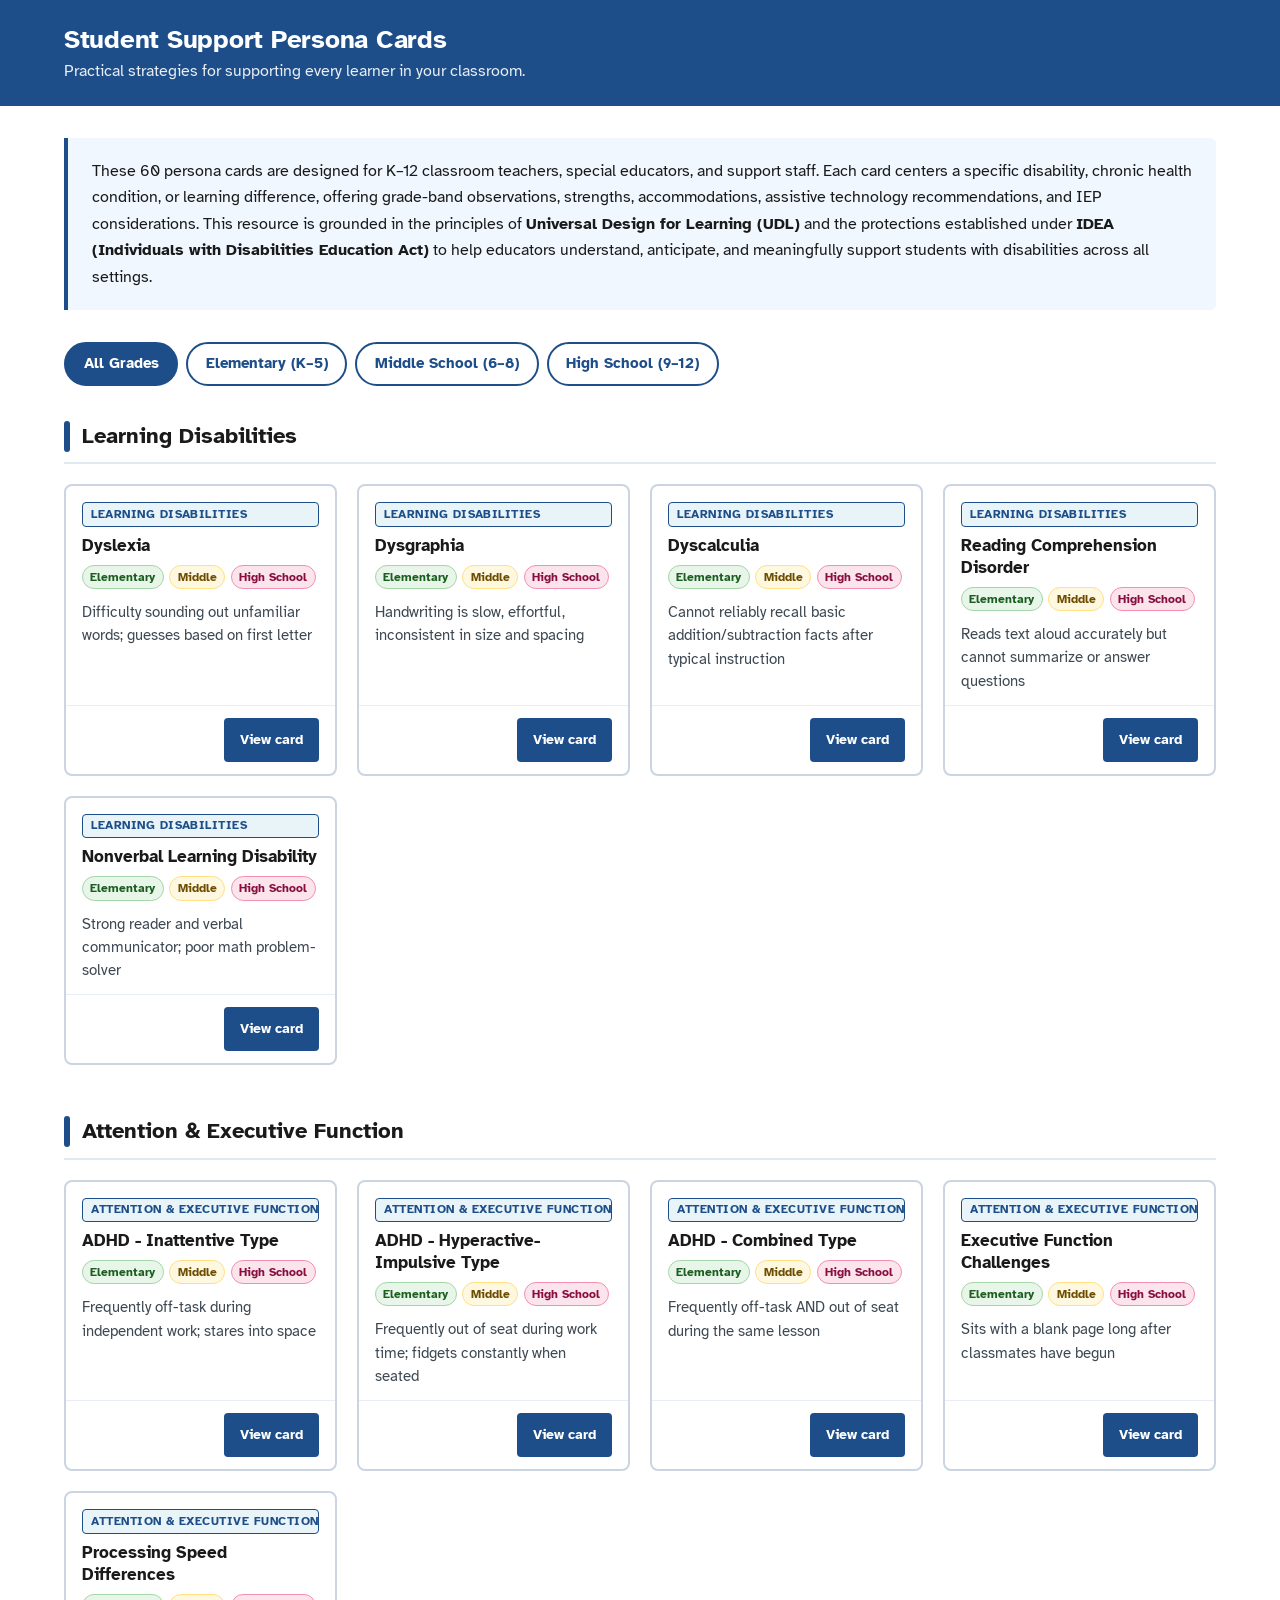
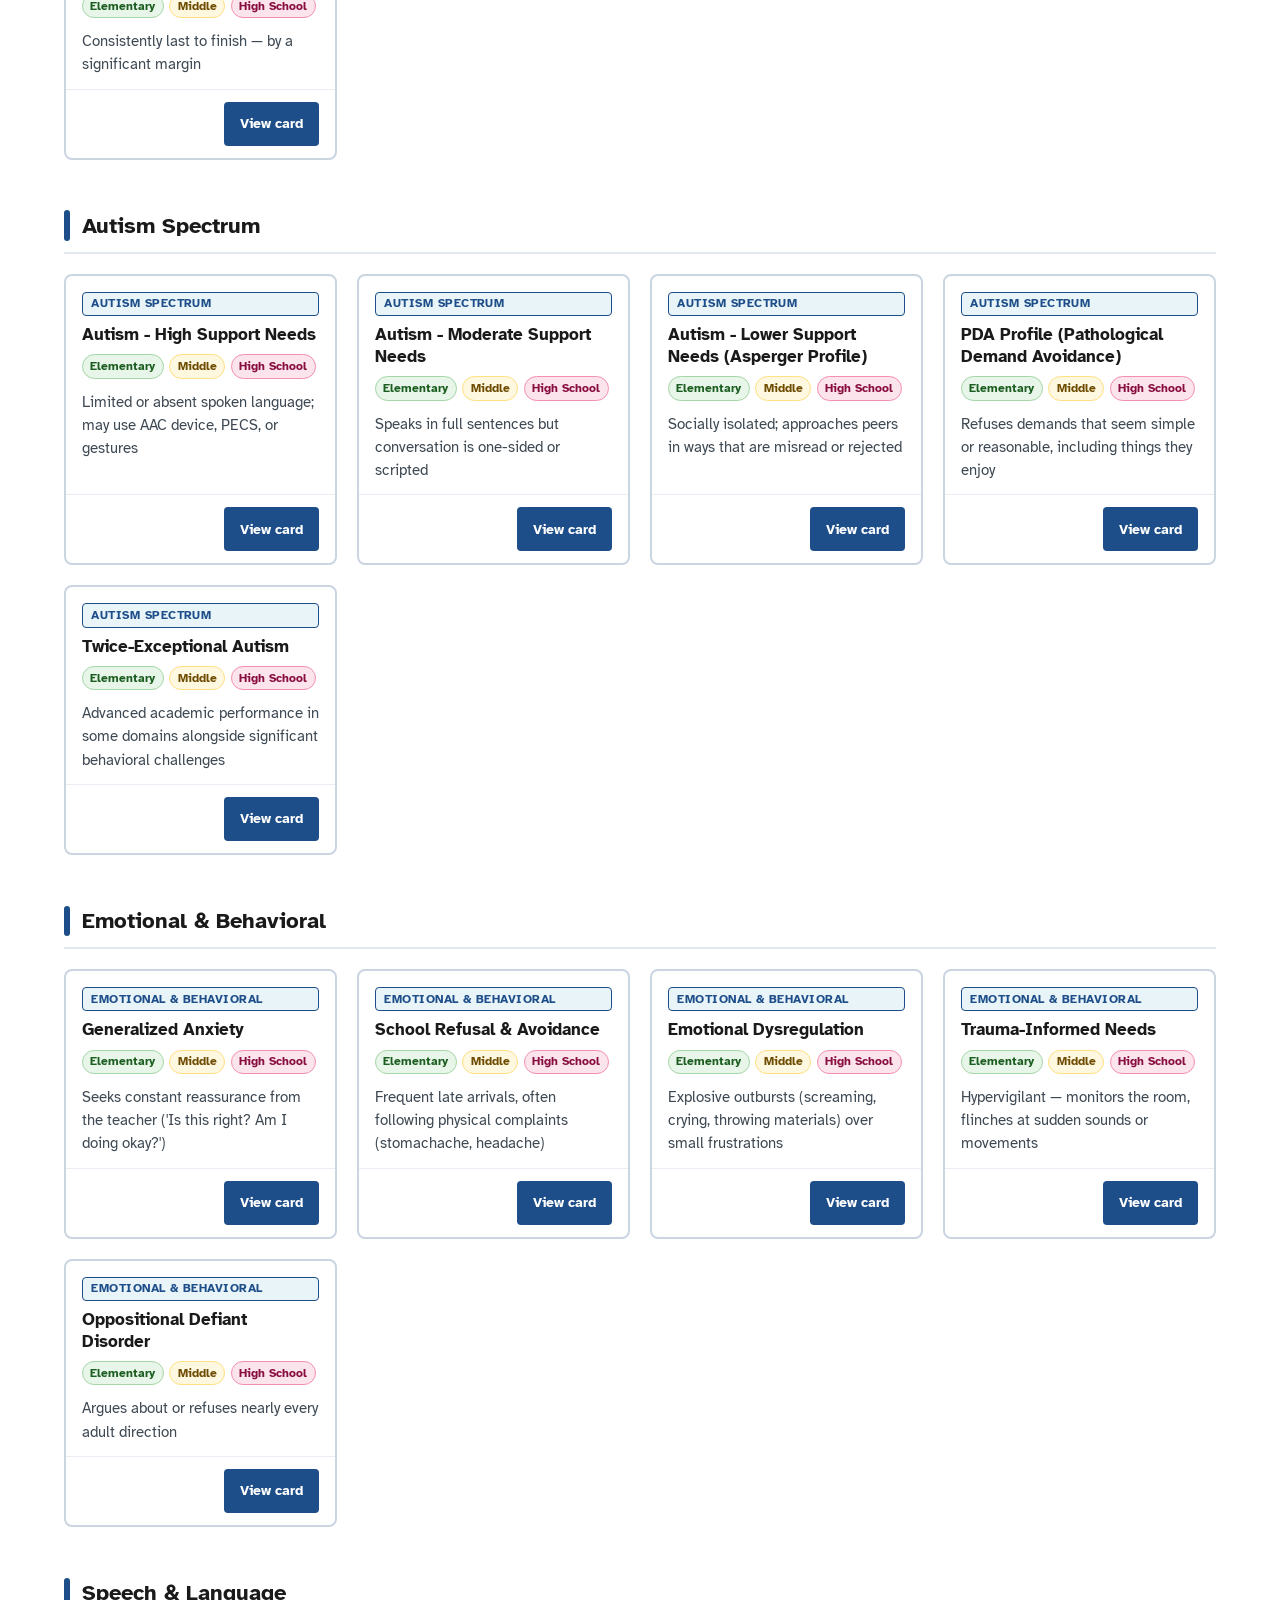
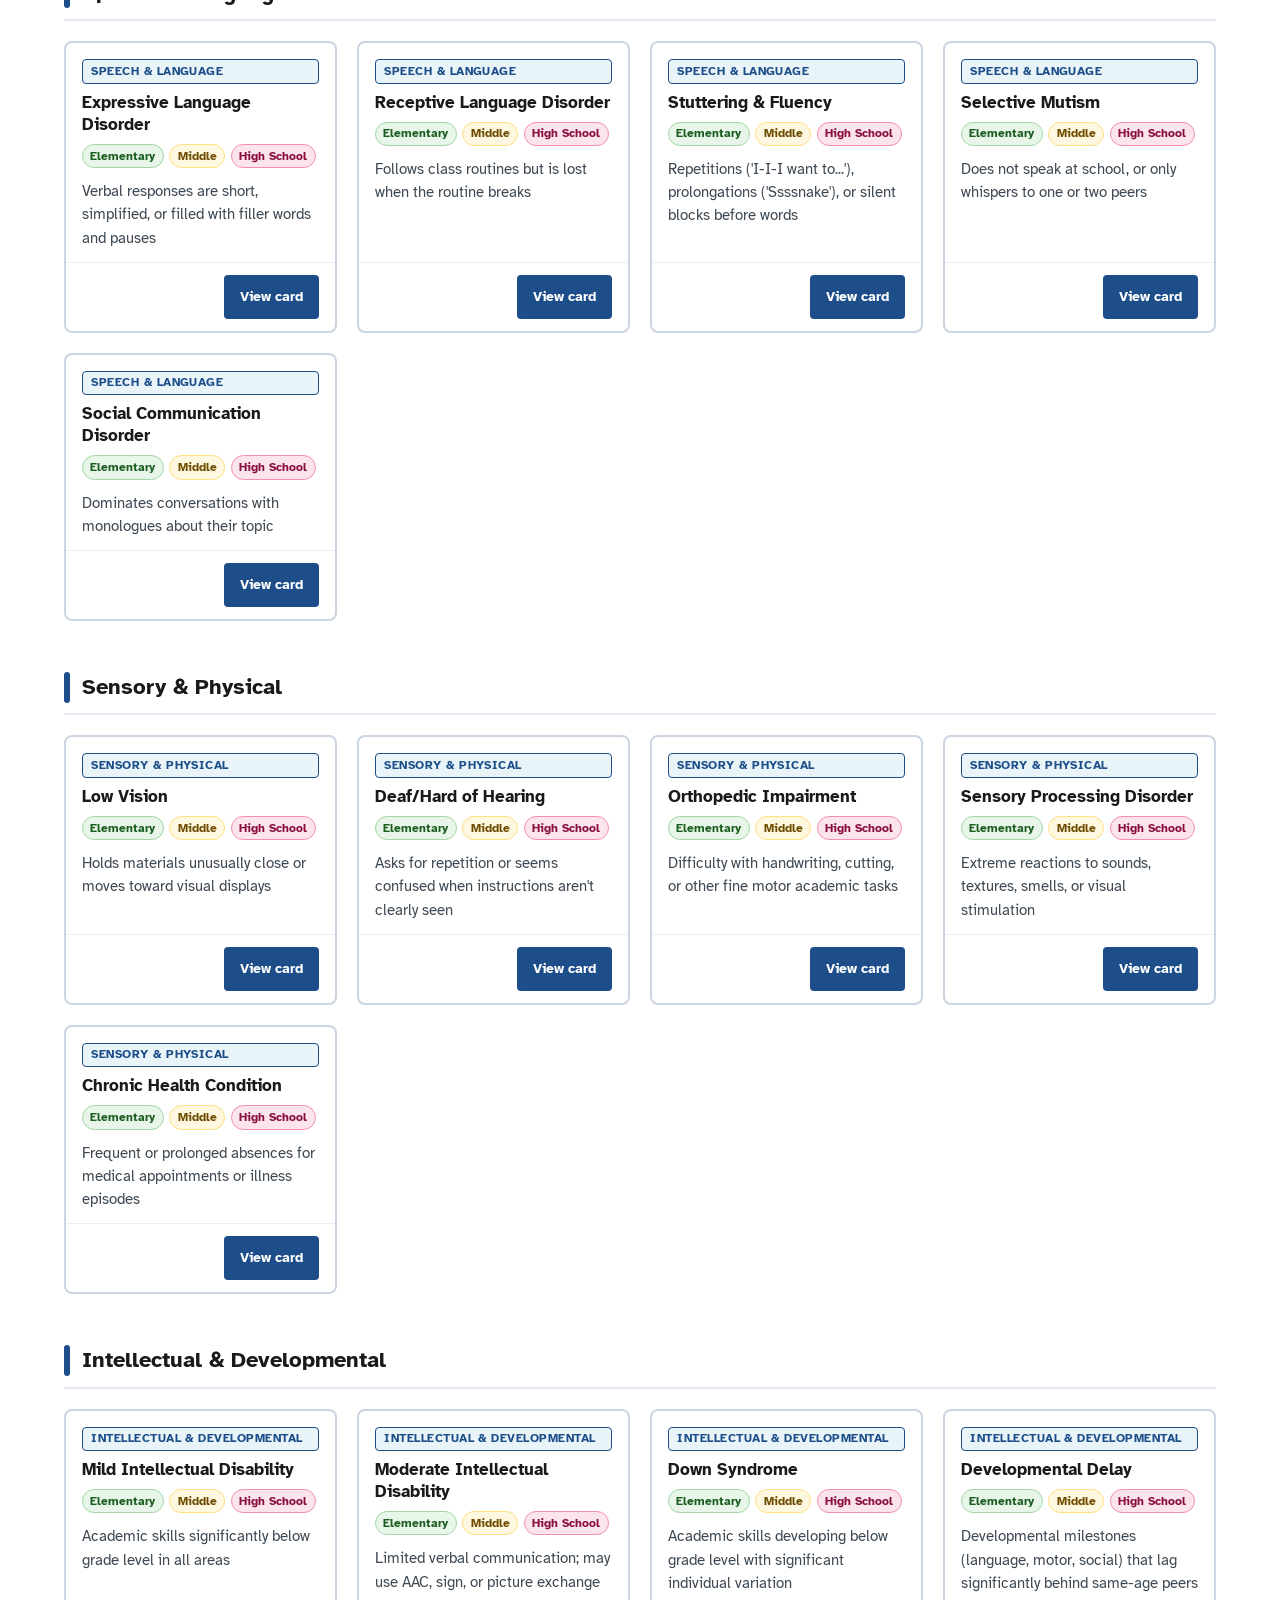
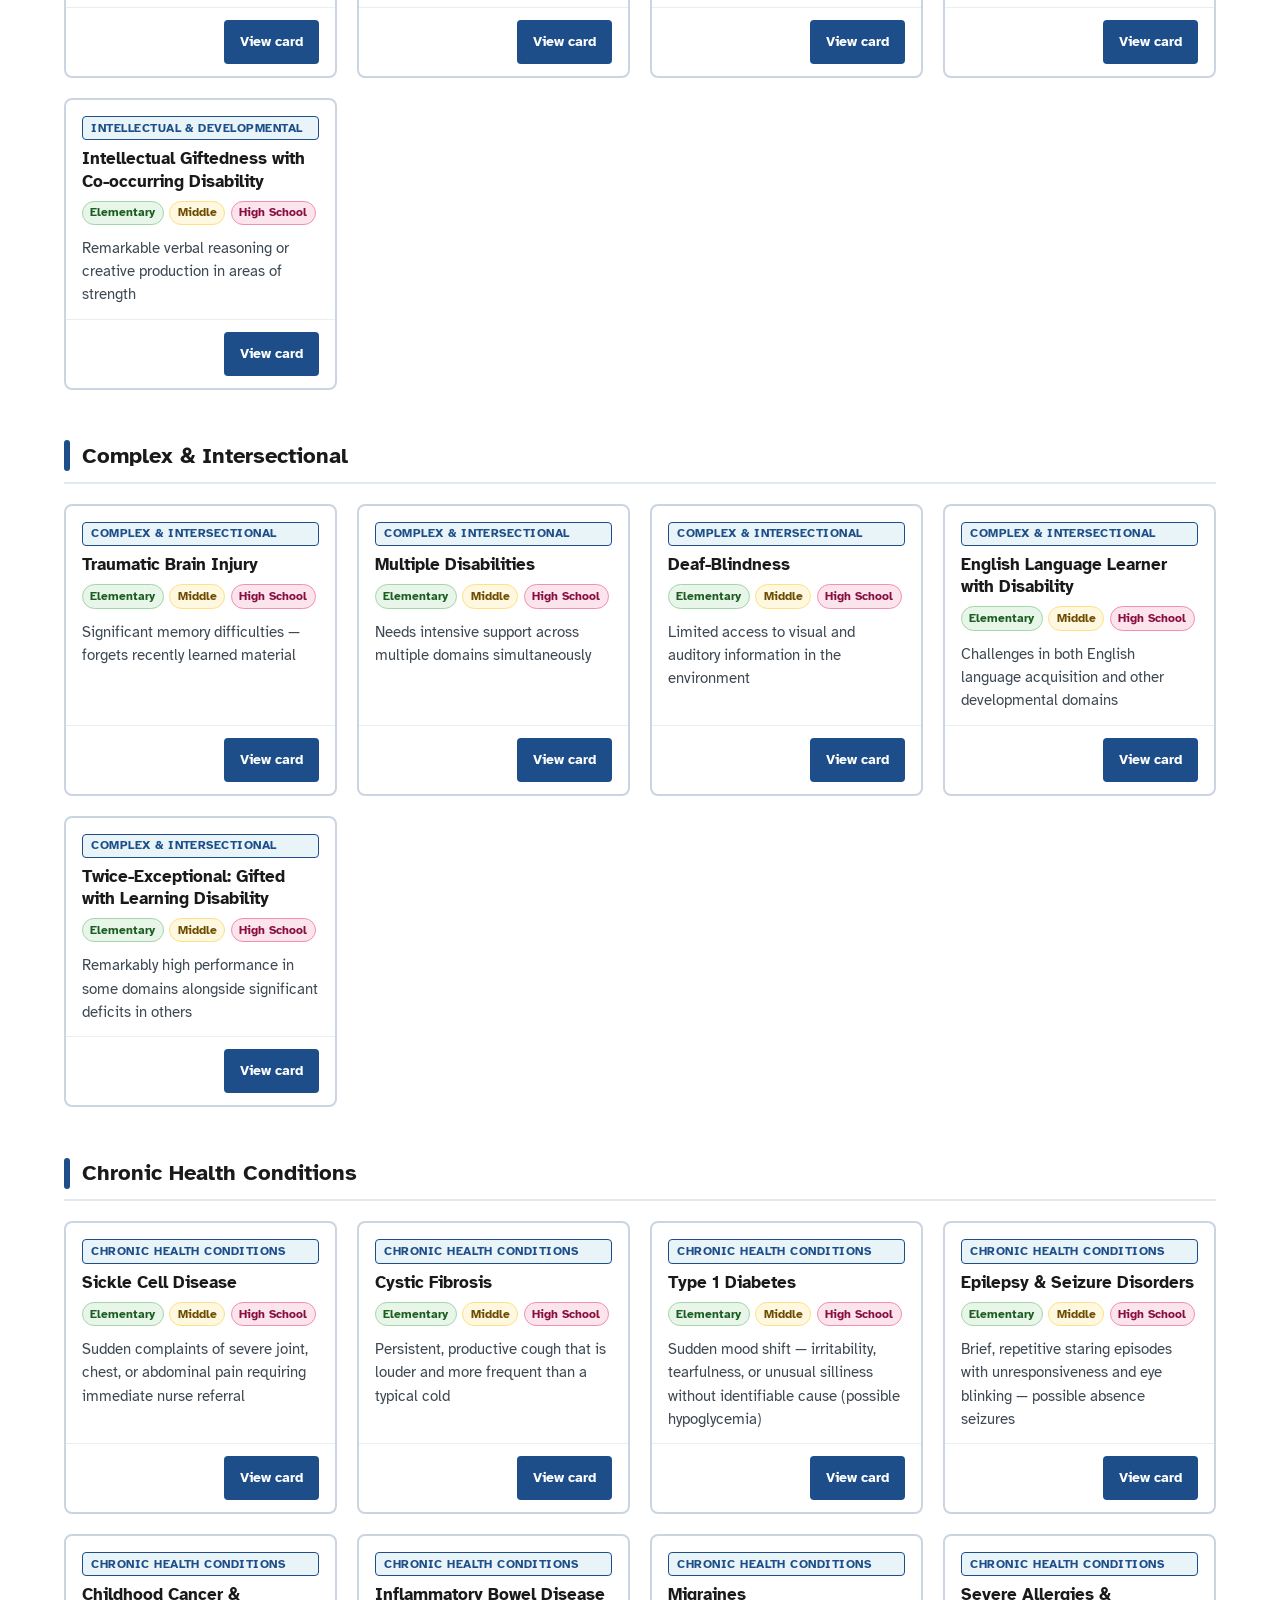
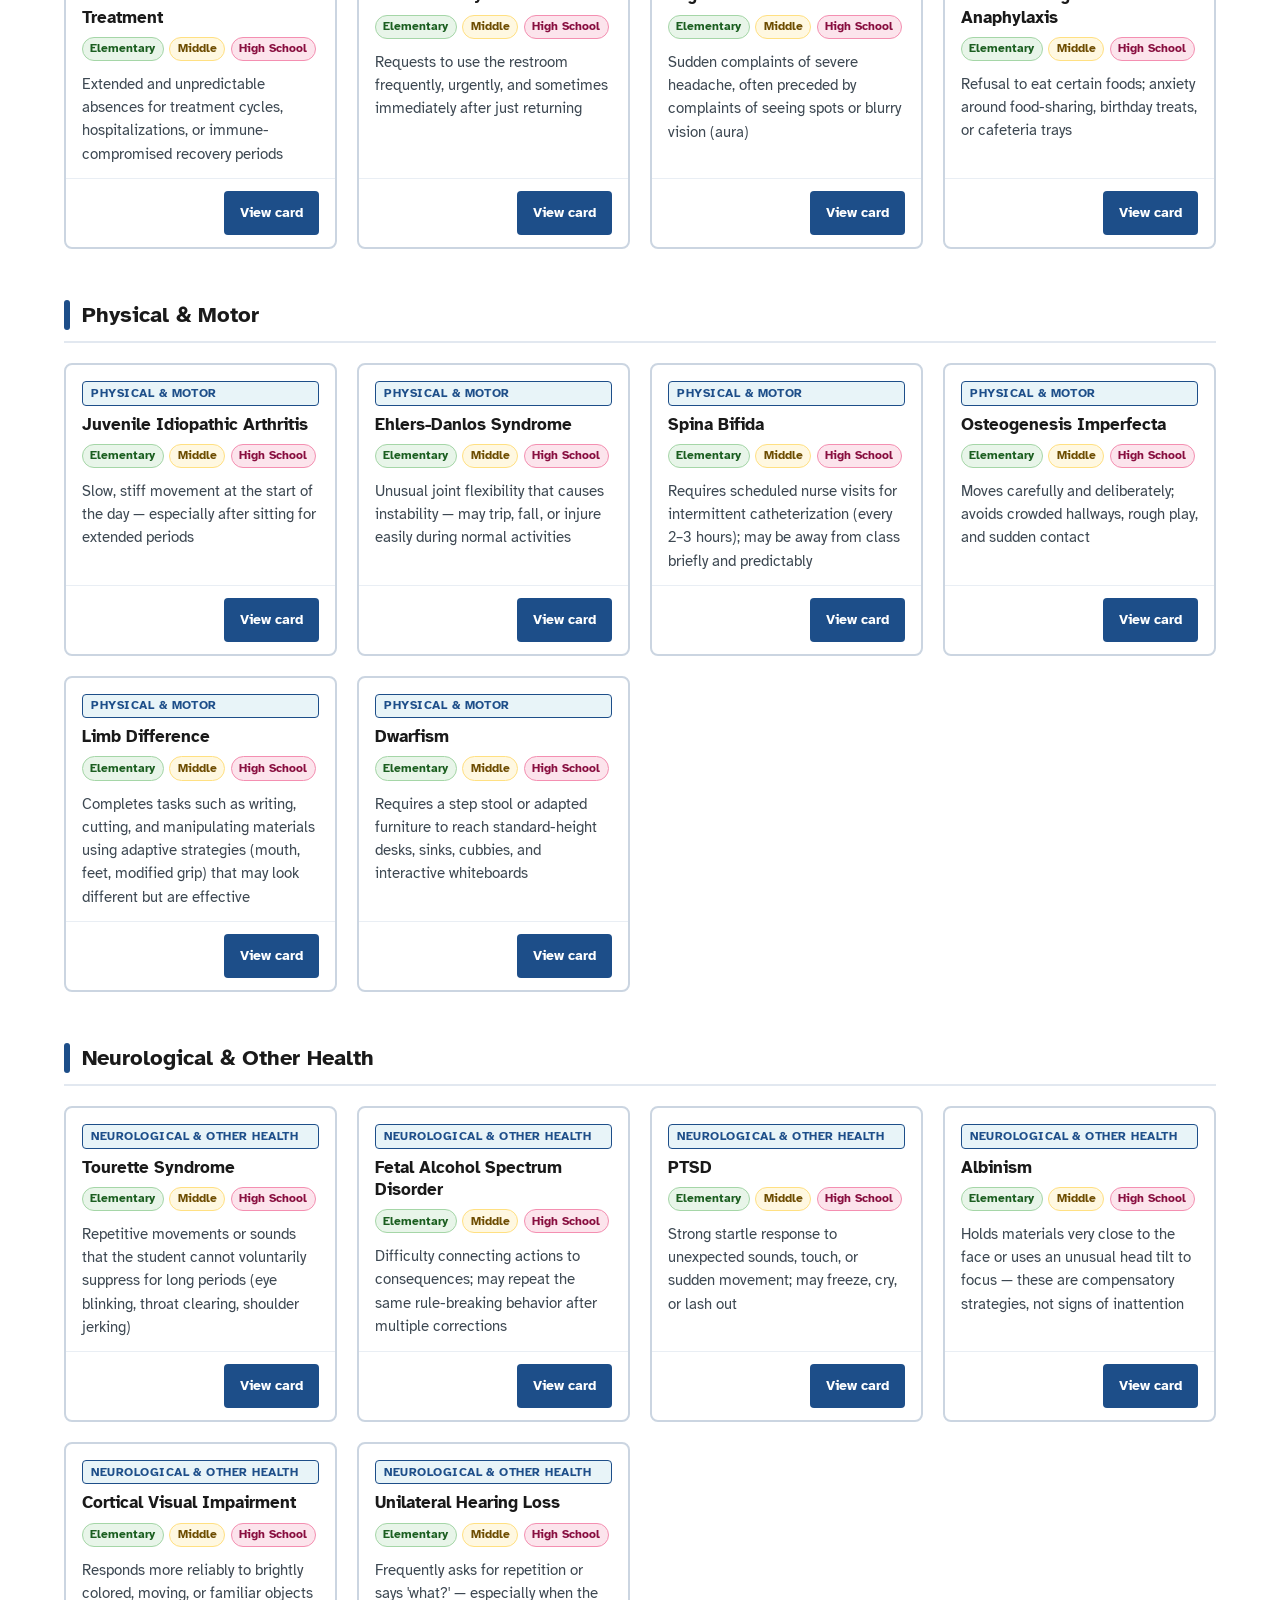
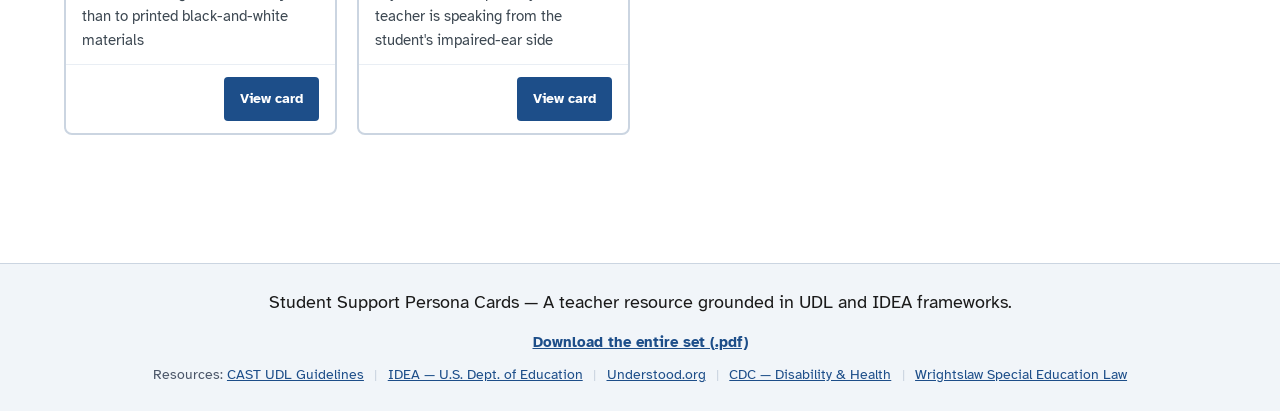
==== index.html @ ccb12354 "Initial upload the site can be viewed at https://fyvr.net/student-personas/index.html" ====
<!DOCTYPE html>
<html lang="en">
<head>
  <meta charset="UTF-8">
  <meta name="viewport" content="width=device-width, initial-scale=1.0">
  <title>Student Support Persona Cards</title>
  <meta name="description" content="60 K-12 teacher-facing persona cards covering disabilities, chronic health conditions, and learning differences. Grounded in UDL and IDEA frameworks to help educators support every student.">
  <link rel="preconnect" href="https://fonts.googleapis.com">
  <link rel="preconnect" href="https://fonts.gstatic.com" crossorigin>
  <link href="https://fonts.googleapis.com/css2?family=Atkinson+Hyperlegible:ital,wght@0,400;0,700;1,400;1,700&display=swap" rel="stylesheet">
  <link rel="stylesheet" href="css/style.css">
</head>
<body>

  <a class="skip-link" href="#main-content">Skip to main content</a>

  <header role="banner">
    <div class="header-inner">
      <h1 class="site-name">Student Support Persona Cards</h1>
      <p class="site-tagline">Practical strategies for supporting every learner in your classroom.</p>
    </div>
  </header>

  <main id="main-content">

    <section class="intro-section" aria-labelledby="intro-heading">
      <h2 id="intro-heading" class="visually-hidden">About This Resource</h2>
      <p>
        These 60 persona cards are designed for K&ndash;12 classroom teachers, special educators, and support staff. Each card centers a specific disability, chronic health condition, or learning difference, offering grade-band observations, strengths, accommodations, assistive technology recommendations, and IEP considerations. This resource is grounded in the principles of <strong>Universal Design for Learning (UDL)</strong> and the protections established under <strong>IDEA (Individuals with Disabilities Education Act)</strong> to help educators understand, anticipate, and meaningfully support students with disabilities across all settings.
      </p>
    </section>

    <section class="filter-section" aria-labelledby="filter-heading">
      <h2 id="filter-heading" class="visually-hidden">Filter by Grade Band</h2>
      <div class="filter-bar" role="group" aria-label="Filter cards by grade band">
        <button class="filter-btn" data-filter="all" aria-pressed="true">All Grades</button>
        <button class="filter-btn" data-filter="elementary" aria-pressed="false">Elementary (K&ndash;5)</button>
        <button class="filter-btn" data-filter="middle" aria-pressed="false">Middle School (6&ndash;8)</button>
        <button class="filter-btn" data-filter="high" aria-pressed="false">High School (9&ndash;12)</button>
      </div>
    </section>

    <section class="category-section" aria-labelledby="cat-learning-disabilities">
      <h2 id="cat-learning-disabilities" class="category-heading">Learning Disabilities</h2>
      <ul role="list" class="cards-grid">
        <li>
          <article class="card-preview" aria-labelledby="card-title-1" data-grades="elementary middle high">
            <header class="card-header">
              <span class="category-badge">Learning Disabilities</span>
              <h3 id="card-title-1" class="card-title">Dyslexia</h3>
              <div class="grade-pills">
                <span class="grade-pill grade-elementary">Elementary</span>
                <span class="grade-pill grade-middle">Middle</span>
                <span class="grade-pill grade-high">High School</span>
              </div>
            </header>
            <div class="card-body">
              <p class="observer-snippet">Difficulty sounding out unfamiliar words; guesses based on first letter</p>
            </div>
            <footer class="card-footer">
              <a href="dyslexia" class="view-card-link">View card<span class="visually-hidden"> for Dyslexia</span></a>
            </footer>
          </article>
        </li>
        <li>
          <article class="card-preview" aria-labelledby="card-title-2" data-grades="elementary middle high">
            <header class="card-header">
              <span class="category-badge">Learning Disabilities</span>
              <h3 id="card-title-2" class="card-title">Dysgraphia</h3>
              <div class="grade-pills">
                <span class="grade-pill grade-elementary">Elementary</span>
                <span class="grade-pill grade-middle">Middle</span>
                <span class="grade-pill grade-high">High School</span>
              </div>
            </header>
            <div class="card-body">
              <p class="observer-snippet">Handwriting is slow, effortful, inconsistent in size and spacing</p>
            </div>
            <footer class="card-footer">
              <a href="dysgraphia" class="view-card-link">View card<span class="visually-hidden"> for Dysgraphia</span></a>
            </footer>
          </article>
        </li>
        <li>
          <article class="card-preview" aria-labelledby="card-title-3" data-grades="elementary middle high">
            <header class="card-header">
              <span class="category-badge">Learning Disabilities</span>
              <h3 id="card-title-3" class="card-title">Dyscalculia</h3>
              <div class="grade-pills">
                <span class="grade-pill grade-elementary">Elementary</span>
                <span class="grade-pill grade-middle">Middle</span>
                <span class="grade-pill grade-high">High School</span>
              </div>
            </header>
            <div class="card-body">
              <p class="observer-snippet">Cannot reliably recall basic addition/subtraction facts after typical instruction</p>
            </div>
            <footer class="card-footer">
              <a href="dyscalculia" class="view-card-link">View card<span class="visually-hidden"> for Dyscalculia</span></a>
            </footer>
          </article>
        </li>
        <li>
          <article class="card-preview" aria-labelledby="card-title-4" data-grades="elementary middle high">
            <header class="card-header">
              <span class="category-badge">Learning Disabilities</span>
              <h3 id="card-title-4" class="card-title">Reading Comprehension Disorder</h3>
              <div class="grade-pills">
                <span class="grade-pill grade-elementary">Elementary</span>
                <span class="grade-pill grade-middle">Middle</span>
                <span class="grade-pill grade-high">High School</span>
              </div>
            </header>
            <div class="card-body">
              <p class="observer-snippet">Reads text aloud accurately but cannot summarize or answer questions</p>
            </div>
            <footer class="card-footer">
              <a href="reading-comprehension-disorder" class="view-card-link">View card<span class="visually-hidden"> for Reading Comprehension Disorder</span></a>
            </footer>
          </article>
        </li>
        <li>
          <article class="card-preview" aria-labelledby="card-title-5" data-grades="elementary middle high">
            <header class="card-header">
              <span class="category-badge">Learning Disabilities</span>
              <h3 id="card-title-5" class="card-title">Nonverbal Learning Disability</h3>
              <div class="grade-pills">
                <span class="grade-pill grade-elementary">Elementary</span>
                <span class="grade-pill grade-middle">Middle</span>
                <span class="grade-pill grade-high">High School</span>
              </div>
            </header>
            <div class="card-body">
              <p class="observer-snippet">Strong reader and verbal communicator; poor math problem-solver</p>
            </div>
            <footer class="card-footer">
              <a href="nonverbal-learning-disability" class="view-card-link">View card<span class="visually-hidden"> for Nonverbal Learning Disability</span></a>
            </footer>
          </article>
        </li>
      </ul>
    </section>

    <section class="category-section" aria-labelledby="cat-attention-executive-function">
      <h2 id="cat-attention-executive-function" class="category-heading">Attention &amp; Executive Function</h2>
      <ul role="list" class="cards-grid">
        <li>
          <article class="card-preview" aria-labelledby="card-title-6" data-grades="elementary middle high">
            <header class="card-header">
              <span class="category-badge">Attention &amp; Executive Function</span>
              <h3 id="card-title-6" class="card-title">ADHD - Inattentive Type</h3>
              <div class="grade-pills">
                <span class="grade-pill grade-elementary">Elementary</span>
                <span class="grade-pill grade-middle">Middle</span>
                <span class="grade-pill grade-high">High School</span>
              </div>
            </header>
            <div class="card-body">
              <p class="observer-snippet">Frequently off-task during independent work; stares into space</p>
            </div>
            <footer class="card-footer">
              <a href="adhd-inattentive-type" class="view-card-link">View card<span class="visually-hidden"> for ADHD - Inattentive Type</span></a>
            </footer>
          </article>
        </li>
        <li>
          <article class="card-preview" aria-labelledby="card-title-7" data-grades="elementary middle high">
            <header class="card-header">
              <span class="category-badge">Attention &amp; Executive Function</span>
              <h3 id="card-title-7" class="card-title">ADHD - Hyperactive-Impulsive Type</h3>
              <div class="grade-pills">
                <span class="grade-pill grade-elementary">Elementary</span>
                <span class="grade-pill grade-middle">Middle</span>
                <span class="grade-pill grade-high">High School</span>
              </div>
            </header>
            <div class="card-body">
              <p class="observer-snippet">Frequently out of seat during work time; fidgets constantly when seated</p>
            </div>
            <footer class="card-footer">
              <a href="adhd-hyperactive-impulsive-type" class="view-card-link">View card<span class="visually-hidden"> for ADHD - Hyperactive-Impulsive Type</span></a>
            </footer>
          </article>
        </li>
        <li>
          <article class="card-preview" aria-labelledby="card-title-8" data-grades="elementary middle high">
            <header class="card-header">
              <span class="category-badge">Attention &amp; Executive Function</span>
              <h3 id="card-title-8" class="card-title">ADHD - Combined Type</h3>
              <div class="grade-pills">
                <span class="grade-pill grade-elementary">Elementary</span>
                <span class="grade-pill grade-middle">Middle</span>
                <span class="grade-pill grade-high">High School</span>
              </div>
            </header>
            <div class="card-body">
              <p class="observer-snippet">Frequently off-task AND out of seat during the same lesson</p>
            </div>
            <footer class="card-footer">
              <a href="adhd-combined-type" class="view-card-link">View card<span class="visually-hidden"> for ADHD - Combined Type</span></a>
            </footer>
          </article>
        </li>
        <li>
          <article class="card-preview" aria-labelledby="card-title-9" data-grades="elementary middle high">
            <header class="card-header">
              <span class="category-badge">Attention &amp; Executive Function</span>
              <h3 id="card-title-9" class="card-title">Executive Function Challenges</h3>
              <div class="grade-pills">
                <span class="grade-pill grade-elementary">Elementary</span>
                <span class="grade-pill grade-middle">Middle</span>
                <span class="grade-pill grade-high">High School</span>
              </div>
            </header>
            <div class="card-body">
              <p class="observer-snippet">Sits with a blank page long after classmates have begun</p>
            </div>
            <footer class="card-footer">
              <a href="executive-function-challenges" class="view-card-link">View card<span class="visually-hidden"> for Executive Function Challenges</span></a>
            </footer>
          </article>
        </li>
        <li>
          <article class="card-preview" aria-labelledby="card-title-10" data-grades="elementary middle high">
            <header class="card-header">
              <span class="category-badge">Attention &amp; Executive Function</span>
              <h3 id="card-title-10" class="card-title">Processing Speed Differences</h3>
              <div class="grade-pills">
                <span class="grade-pill grade-elementary">Elementary</span>
                <span class="grade-pill grade-middle">Middle</span>
                <span class="grade-pill grade-high">High School</span>
              </div>
            </header>
            <div class="card-body">
              <p class="observer-snippet">Consistently last to finish — by a significant margin</p>
            </div>
            <footer class="card-footer">
              <a href="processing-speed-differences" class="view-card-link">View card<span class="visually-hidden"> for Processing Speed Differences</span></a>
            </footer>
          </article>
        </li>
      </ul>
    </section>

    <section class="category-section" aria-labelledby="cat-autism-spectrum">
      <h2 id="cat-autism-spectrum" class="category-heading">Autism Spectrum</h2>
      <ul role="list" class="cards-grid">
        <li>
          <article class="card-preview" aria-labelledby="card-title-11" data-grades="elementary middle high">
            <header class="card-header">
              <span class="category-badge">Autism Spectrum</span>
              <h3 id="card-title-11" class="card-title">Autism - High Support Needs</h3>
              <div class="grade-pills">
                <span class="grade-pill grade-elementary">Elementary</span>
                <span class="grade-pill grade-middle">Middle</span>
                <span class="grade-pill grade-high">High School</span>
              </div>
            </header>
            <div class="card-body">
              <p class="observer-snippet">Limited or absent spoken language; may use AAC device, PECS, or gestures</p>
            </div>
            <footer class="card-footer">
              <a href="autism-high-support-needs" class="view-card-link">View card<span class="visually-hidden"> for Autism - High Support Needs</span></a>
            </footer>
          </article>
        </li>
        <li>
          <article class="card-preview" aria-labelledby="card-title-12" data-grades="elementary middle high">
            <header class="card-header">
              <span class="category-badge">Autism Spectrum</span>
              <h3 id="card-title-12" class="card-title">Autism - Moderate Support Needs</h3>
              <div class="grade-pills">
                <span class="grade-pill grade-elementary">Elementary</span>
                <span class="grade-pill grade-middle">Middle</span>
                <span class="grade-pill grade-high">High School</span>
              </div>
            </header>
            <div class="card-body">
              <p class="observer-snippet">Speaks in full sentences but conversation is one-sided or scripted</p>
            </div>
            <footer class="card-footer">
              <a href="autism-moderate-support-needs" class="view-card-link">View card<span class="visually-hidden"> for Autism - Moderate Support Needs</span></a>
            </footer>
          </article>
        </li>
        <li>
          <article class="card-preview" aria-labelledby="card-title-13" data-grades="elementary middle high">
            <header class="card-header">
              <span class="category-badge">Autism Spectrum</span>
              <h3 id="card-title-13" class="card-title">Autism - Lower Support Needs (Asperger Profile)</h3>
              <div class="grade-pills">
                <span class="grade-pill grade-elementary">Elementary</span>
                <span class="grade-pill grade-middle">Middle</span>
                <span class="grade-pill grade-high">High School</span>
              </div>
            </header>
            <div class="card-body">
              <p class="observer-snippet">Socially isolated; approaches peers in ways that are misread or rejected</p>
            </div>
            <footer class="card-footer">
              <a href="autism-lower-support-needs-asperger-profile" class="view-card-link">View card<span class="visually-hidden"> for Autism - Lower Support Needs (Asperger Profile)</span></a>
            </footer>
          </article>
        </li>
        <li>
          <article class="card-preview" aria-labelledby="card-title-14" data-grades="elementary middle high">
            <header class="card-header">
              <span class="category-badge">Autism Spectrum</span>
              <h3 id="card-title-14" class="card-title">PDA Profile (Pathological Demand Avoidance)</h3>
              <div class="grade-pills">
                <span class="grade-pill grade-elementary">Elementary</span>
                <span class="grade-pill grade-middle">Middle</span>
                <span class="grade-pill grade-high">High School</span>
              </div>
            </header>
            <div class="card-body">
              <p class="observer-snippet">Refuses demands that seem simple or reasonable, including things they enjoy</p>
            </div>
            <footer class="card-footer">
              <a href="pda-profile-pathological-demand-avoidance" class="view-card-link">View card<span class="visually-hidden"> for PDA Profile (Pathological Demand Avoidance)</span></a>
            </footer>
          </article>
        </li>
        <li>
          <article class="card-preview" aria-labelledby="card-title-15" data-grades="elementary middle high">
            <header class="card-header">
              <span class="category-badge">Autism Spectrum</span>
              <h3 id="card-title-15" class="card-title">Twice-Exceptional Autism</h3>
              <div class="grade-pills">
                <span class="grade-pill grade-elementary">Elementary</span>
                <span class="grade-pill grade-middle">Middle</span>
                <span class="grade-pill grade-high">High School</span>
              </div>
            </header>
            <div class="card-body">
              <p class="observer-snippet">Advanced academic performance in some domains alongside significant behavioral challenges</p>
            </div>
            <footer class="card-footer">
              <a href="twice-exceptional-autism" class="view-card-link">View card<span class="visually-hidden"> for Twice-Exceptional Autism</span></a>
            </footer>
          </article>
        </li>
      </ul>
    </section>

    <section class="category-section" aria-labelledby="cat-emotional-behavioral">
      <h2 id="cat-emotional-behavioral" class="category-heading">Emotional &amp; Behavioral</h2>
      <ul role="list" class="cards-grid">
        <li>
          <article class="card-preview" aria-labelledby="card-title-16" data-grades="elementary middle high">
            <header class="card-header">
              <span class="category-badge">Emotional &amp; Behavioral</span>
              <h3 id="card-title-16" class="card-title">Generalized Anxiety</h3>
              <div class="grade-pills">
                <span class="grade-pill grade-elementary">Elementary</span>
                <span class="grade-pill grade-middle">Middle</span>
                <span class="grade-pill grade-high">High School</span>
              </div>
            </header>
            <div class="card-body">
              <p class="observer-snippet">Seeks constant reassurance from the teacher (&#x27;Is this right? Am I doing okay?&#x27;)</p>
            </div>
            <footer class="card-footer">
              <a href="generalized-anxiety" class="view-card-link">View card<span class="visually-hidden"> for Generalized Anxiety</span></a>
            </footer>
          </article>
        </li>
        <li>
          <article class="card-preview" aria-labelledby="card-title-17" data-grades="elementary middle high">
            <header class="card-header">
              <span class="category-badge">Emotional &amp; Behavioral</span>
              <h3 id="card-title-17" class="card-title">School Refusal &amp; Avoidance</h3>
              <div class="grade-pills">
                <span class="grade-pill grade-elementary">Elementary</span>
                <span class="grade-pill grade-middle">Middle</span>
                <span class="grade-pill grade-high">High School</span>
              </div>
            </header>
            <div class="card-body">
              <p class="observer-snippet">Frequent late arrivals, often following physical complaints (stomachache, headache)</p>
            </div>
            <footer class="card-footer">
              <a href="school-refusal-and-avoidance" class="view-card-link">View card<span class="visually-hidden"> for School Refusal &amp; Avoidance</span></a>
            </footer>
          </article>
        </li>
        <li>
          <article class="card-preview" aria-labelledby="card-title-18" data-grades="elementary middle high">
            <header class="card-header">
              <span class="category-badge">Emotional &amp; Behavioral</span>
              <h3 id="card-title-18" class="card-title">Emotional Dysregulation</h3>
              <div class="grade-pills">
                <span class="grade-pill grade-elementary">Elementary</span>
                <span class="grade-pill grade-middle">Middle</span>
                <span class="grade-pill grade-high">High School</span>
              </div>
            </header>
            <div class="card-body">
              <p class="observer-snippet">Explosive outbursts (screaming, crying, throwing materials) over small frustrations</p>
            </div>
            <footer class="card-footer">
              <a href="emotional-dysregulation" class="view-card-link">View card<span class="visually-hidden"> for Emotional Dysregulation</span></a>
            </footer>
          </article>
        </li>
        <li>
          <article class="card-preview" aria-labelledby="card-title-19" data-grades="elementary middle high">
            <header class="card-header">
              <span class="category-badge">Emotional &amp; Behavioral</span>
              <h3 id="card-title-19" class="card-title">Trauma-Informed Needs</h3>
              <div class="grade-pills">
                <span class="grade-pill grade-elementary">Elementary</span>
                <span class="grade-pill grade-middle">Middle</span>
                <span class="grade-pill grade-high">High School</span>
              </div>
            </header>
            <div class="card-body">
              <p class="observer-snippet">Hypervigilant — monitors the room, flinches at sudden sounds or movements</p>
            </div>
            <footer class="card-footer">
              <a href="trauma-informed-needs" class="view-card-link">View card<span class="visually-hidden"> for Trauma-Informed Needs</span></a>
            </footer>
          </article>
        </li>
        <li>
          <article class="card-preview" aria-labelledby="card-title-20" data-grades="elementary middle high">
            <header class="card-header">
              <span class="category-badge">Emotional &amp; Behavioral</span>
              <h3 id="card-title-20" class="card-title">Oppositional Defiant Disorder</h3>
              <div class="grade-pills">
                <span class="grade-pill grade-elementary">Elementary</span>
                <span class="grade-pill grade-middle">Middle</span>
                <span class="grade-pill grade-high">High School</span>
              </div>
            </header>
            <div class="card-body">
              <p class="observer-snippet">Argues about or refuses nearly every adult direction</p>
            </div>
            <footer class="card-footer">
              <a href="oppositional-defiant-disorder" class="view-card-link">View card<span class="visually-hidden"> for Oppositional Defiant Disorder</span></a>
            </footer>
          </article>
        </li>
      </ul>
    </section>

    <section class="category-section" aria-labelledby="cat-speech-language">
      <h2 id="cat-speech-language" class="category-heading">Speech &amp; Language</h2>
      <ul role="list" class="cards-grid">
        <li>
          <article class="card-preview" aria-labelledby="card-title-21" data-grades="elementary middle high">
            <header class="card-header">
              <span class="category-badge">Speech &amp; Language</span>
              <h3 id="card-title-21" class="card-title">Expressive Language Disorder</h3>
              <div class="grade-pills">
                <span class="grade-pill grade-elementary">Elementary</span>
                <span class="grade-pill grade-middle">Middle</span>
                <span class="grade-pill grade-high">High School</span>
              </div>
            </header>
            <div class="card-body">
              <p class="observer-snippet">Verbal responses are short, simplified, or filled with filler words and pauses</p>
            </div>
            <footer class="card-footer">
              <a href="expressive-language-disorder" class="view-card-link">View card<span class="visually-hidden"> for Expressive Language Disorder</span></a>
            </footer>
          </article>
        </li>
        <li>
          <article class="card-preview" aria-labelledby="card-title-22" data-grades="elementary middle high">
            <header class="card-header">
              <span class="category-badge">Speech &amp; Language</span>
              <h3 id="card-title-22" class="card-title">Receptive Language Disorder</h3>
              <div class="grade-pills">
                <span class="grade-pill grade-elementary">Elementary</span>
                <span class="grade-pill grade-middle">Middle</span>
                <span class="grade-pill grade-high">High School</span>
              </div>
            </header>
            <div class="card-body">
              <p class="observer-snippet">Follows class routines but is lost when the routine breaks</p>
            </div>
            <footer class="card-footer">
              <a href="receptive-language-disorder" class="view-card-link">View card<span class="visually-hidden"> for Receptive Language Disorder</span></a>
            </footer>
          </article>
        </li>
        <li>
          <article class="card-preview" aria-labelledby="card-title-23" data-grades="elementary middle high">
            <header class="card-header">
              <span class="category-badge">Speech &amp; Language</span>
              <h3 id="card-title-23" class="card-title">Stuttering &amp; Fluency</h3>
              <div class="grade-pills">
                <span class="grade-pill grade-elementary">Elementary</span>
                <span class="grade-pill grade-middle">Middle</span>
                <span class="grade-pill grade-high">High School</span>
              </div>
            </header>
            <div class="card-body">
              <p class="observer-snippet">Repetitions (&#x27;I-I-I want to...&#x27;), prolongations (&#x27;Ssssnake&#x27;), or silent blocks before words</p>
            </div>
            <footer class="card-footer">
              <a href="stuttering-and-fluency" class="view-card-link">View card<span class="visually-hidden"> for Stuttering &amp; Fluency</span></a>
            </footer>
          </article>
        </li>
        <li>
          <article class="card-preview" aria-labelledby="card-title-24" data-grades="elementary middle high">
            <header class="card-header">
              <span class="category-badge">Speech &amp; Language</span>
              <h3 id="card-title-24" class="card-title">Selective Mutism</h3>
              <div class="grade-pills">
                <span class="grade-pill grade-elementary">Elementary</span>
                <span class="grade-pill grade-middle">Middle</span>
                <span class="grade-pill grade-high">High School</span>
              </div>
            </header>
            <div class="card-body">
              <p class="observer-snippet">Does not speak at school, or only whispers to one or two peers</p>
            </div>
            <footer class="card-footer">
              <a href="selective-mutism" class="view-card-link">View card<span class="visually-hidden"> for Selective Mutism</span></a>
            </footer>
          </article>
        </li>
        <li>
          <article class="card-preview" aria-labelledby="card-title-25" data-grades="elementary middle high">
            <header class="card-header">
              <span class="category-badge">Speech &amp; Language</span>
              <h3 id="card-title-25" class="card-title">Social Communication Disorder</h3>
              <div class="grade-pills">
                <span class="grade-pill grade-elementary">Elementary</span>
                <span class="grade-pill grade-middle">Middle</span>
                <span class="grade-pill grade-high">High School</span>
              </div>
            </header>
            <div class="card-body">
              <p class="observer-snippet">Dominates conversations with monologues about their topic</p>
            </div>
            <footer class="card-footer">
              <a href="social-communication-disorder" class="view-card-link">View card<span class="visually-hidden"> for Social Communication Disorder</span></a>
            </footer>
          </article>
        </li>
      </ul>
    </section>

    <section class="category-section" aria-labelledby="cat-sensory-physical">
      <h2 id="cat-sensory-physical" class="category-heading">Sensory &amp; Physical</h2>
      <ul role="list" class="cards-grid">
        <li>
          <article class="card-preview" aria-labelledby="card-title-26" data-grades="elementary middle high">
            <header class="card-header">
              <span class="category-badge">Sensory &amp; Physical</span>
              <h3 id="card-title-26" class="card-title">Low Vision</h3>
              <div class="grade-pills">
                <span class="grade-pill grade-elementary">Elementary</span>
                <span class="grade-pill grade-middle">Middle</span>
                <span class="grade-pill grade-high">High School</span>
              </div>
            </header>
            <div class="card-body">
              <p class="observer-snippet">Holds materials unusually close or moves toward visual displays</p>
            </div>
            <footer class="card-footer">
              <a href="low-vision" class="view-card-link">View card<span class="visually-hidden"> for Low Vision</span></a>
            </footer>
          </article>
        </li>
        <li>
          <article class="card-preview" aria-labelledby="card-title-27" data-grades="elementary middle high">
            <header class="card-header">
              <span class="category-badge">Sensory &amp; Physical</span>
              <h3 id="card-title-27" class="card-title">Deaf/Hard of Hearing</h3>
              <div class="grade-pills">
                <span class="grade-pill grade-elementary">Elementary</span>
                <span class="grade-pill grade-middle">Middle</span>
                <span class="grade-pill grade-high">High School</span>
              </div>
            </header>
            <div class="card-body">
              <p class="observer-snippet">Asks for repetition or seems confused when instructions aren&#x27;t clearly seen</p>
            </div>
            <footer class="card-footer">
              <a href="deaf-hard-of-hearing" class="view-card-link">View card<span class="visually-hidden"> for Deaf/Hard of Hearing</span></a>
            </footer>
          </article>
        </li>
        <li>
          <article class="card-preview" aria-labelledby="card-title-28" data-grades="elementary middle high">
            <header class="card-header">
              <span class="category-badge">Sensory &amp; Physical</span>
              <h3 id="card-title-28" class="card-title">Orthopedic Impairment</h3>
              <div class="grade-pills">
                <span class="grade-pill grade-elementary">Elementary</span>
                <span class="grade-pill grade-middle">Middle</span>
                <span class="grade-pill grade-high">High School</span>
              </div>
            </header>
            <div class="card-body">
              <p class="observer-snippet">Difficulty with handwriting, cutting, or other fine motor academic tasks</p>
            </div>
            <footer class="card-footer">
              <a href="orthopedic-impairment" class="view-card-link">View card<span class="visually-hidden"> for Orthopedic Impairment</span></a>
            </footer>
          </article>
        </li>
        <li>
          <article class="card-preview" aria-labelledby="card-title-29" data-grades="elementary middle high">
            <header class="card-header">
              <span class="category-badge">Sensory &amp; Physical</span>
              <h3 id="card-title-29" class="card-title">Sensory Processing Disorder</h3>
              <div class="grade-pills">
                <span class="grade-pill grade-elementary">Elementary</span>
                <span class="grade-pill grade-middle">Middle</span>
                <span class="grade-pill grade-high">High School</span>
              </div>
            </header>
            <div class="card-body">
              <p class="observer-snippet">Extreme reactions to sounds, textures, smells, or visual stimulation</p>
            </div>
            <footer class="card-footer">
              <a href="sensory-processing-disorder" class="view-card-link">View card<span class="visually-hidden"> for Sensory Processing Disorder</span></a>
            </footer>
          </article>
        </li>
        <li>
          <article class="card-preview" aria-labelledby="card-title-30" data-grades="elementary middle high">
            <header class="card-header">
              <span class="category-badge">Sensory &amp; Physical</span>
              <h3 id="card-title-30" class="card-title">Chronic Health Condition</h3>
              <div class="grade-pills">
                <span class="grade-pill grade-elementary">Elementary</span>
                <span class="grade-pill grade-middle">Middle</span>
                <span class="grade-pill grade-high">High School</span>
              </div>
            </header>
            <div class="card-body">
              <p class="observer-snippet">Frequent or prolonged absences for medical appointments or illness episodes</p>
            </div>
            <footer class="card-footer">
              <a href="chronic-health-condition" class="view-card-link">View card<span class="visually-hidden"> for Chronic Health Condition</span></a>
            </footer>
          </article>
        </li>
      </ul>
    </section>

    <section class="category-section" aria-labelledby="cat-intellectual-developmental">
      <h2 id="cat-intellectual-developmental" class="category-heading">Intellectual &amp; Developmental</h2>
      <ul role="list" class="cards-grid">
        <li>
          <article class="card-preview" aria-labelledby="card-title-31" data-grades="elementary middle high">
            <header class="card-header">
              <span class="category-badge">Intellectual &amp; Developmental</span>
              <h3 id="card-title-31" class="card-title">Mild Intellectual Disability</h3>
              <div class="grade-pills">
                <span class="grade-pill grade-elementary">Elementary</span>
                <span class="grade-pill grade-middle">Middle</span>
                <span class="grade-pill grade-high">High School</span>
              </div>
            </header>
            <div class="card-body">
              <p class="observer-snippet">Academic skills significantly below grade level in all areas</p>
            </div>
            <footer class="card-footer">
              <a href="mild-intellectual-disability" class="view-card-link">View card<span class="visually-hidden"> for Mild Intellectual Disability</span></a>
            </footer>
          </article>
        </li>
        <li>
          <article class="card-preview" aria-labelledby="card-title-32" data-grades="elementary middle high">
            <header class="card-header">
              <span class="category-badge">Intellectual &amp; Developmental</span>
              <h3 id="card-title-32" class="card-title">Moderate Intellectual Disability</h3>
              <div class="grade-pills">
                <span class="grade-pill grade-elementary">Elementary</span>
                <span class="grade-pill grade-middle">Middle</span>
                <span class="grade-pill grade-high">High School</span>
              </div>
            </header>
            <div class="card-body">
              <p class="observer-snippet">Limited verbal communication; may use AAC, sign, or picture exchange</p>
            </div>
            <footer class="card-footer">
              <a href="moderate-intellectual-disability" class="view-card-link">View card<span class="visually-hidden"> for Moderate Intellectual Disability</span></a>
            </footer>
          </article>
        </li>
        <li>
          <article class="card-preview" aria-labelledby="card-title-33" data-grades="elementary middle high">
            <header class="card-header">
              <span class="category-badge">Intellectual &amp; Developmental</span>
              <h3 id="card-title-33" class="card-title">Down Syndrome</h3>
              <div class="grade-pills">
                <span class="grade-pill grade-elementary">Elementary</span>
                <span class="grade-pill grade-middle">Middle</span>
                <span class="grade-pill grade-high">High School</span>
              </div>
            </header>
            <div class="card-body">
              <p class="observer-snippet">Academic skills developing below grade level with significant individual variation</p>
            </div>
            <footer class="card-footer">
              <a href="down-syndrome" class="view-card-link">View card<span class="visually-hidden"> for Down Syndrome</span></a>
            </footer>
          </article>
        </li>
        <li>
          <article class="card-preview" aria-labelledby="card-title-34" data-grades="elementary middle high">
            <header class="card-header">
              <span class="category-badge">Intellectual &amp; Developmental</span>
              <h3 id="card-title-34" class="card-title">Developmental Delay</h3>
              <div class="grade-pills">
                <span class="grade-pill grade-elementary">Elementary</span>
                <span class="grade-pill grade-middle">Middle</span>
                <span class="grade-pill grade-high">High School</span>
              </div>
            </header>
            <div class="card-body">
              <p class="observer-snippet">Developmental milestones (language, motor, social) that lag significantly behind same-age peers</p>
            </div>
            <footer class="card-footer">
              <a href="developmental-delay" class="view-card-link">View card<span class="visually-hidden"> for Developmental Delay</span></a>
            </footer>
          </article>
        </li>
        <li>
          <article class="card-preview" aria-labelledby="card-title-35" data-grades="elementary middle high">
            <header class="card-header">
              <span class="category-badge">Intellectual &amp; Developmental</span>
              <h3 id="card-title-35" class="card-title">Intellectual Giftedness with Co-occurring Disability</h3>
              <div class="grade-pills">
                <span class="grade-pill grade-elementary">Elementary</span>
                <span class="grade-pill grade-middle">Middle</span>
                <span class="grade-pill grade-high">High School</span>
              </div>
            </header>
            <div class="card-body">
              <p class="observer-snippet">Remarkable verbal reasoning or creative production in areas of strength</p>
            </div>
            <footer class="card-footer">
              <a href="intellectual-giftedness-with-co-occurring-disability" class="view-card-link">View card<span class="visually-hidden"> for Intellectual Giftedness with Co-occurring Disability</span></a>
            </footer>
          </article>
        </li>
      </ul>
    </section>

    <section class="category-section" aria-labelledby="cat-complex-intersectional">
      <h2 id="cat-complex-intersectional" class="category-heading">Complex &amp; Intersectional</h2>
      <ul role="list" class="cards-grid">
        <li>
          <article class="card-preview" aria-labelledby="card-title-36" data-grades="elementary middle high">
            <header class="card-header">
              <span class="category-badge">Complex &amp; Intersectional</span>
              <h3 id="card-title-36" class="card-title">Traumatic Brain Injury</h3>
              <div class="grade-pills">
                <span class="grade-pill grade-elementary">Elementary</span>
                <span class="grade-pill grade-middle">Middle</span>
                <span class="grade-pill grade-high">High School</span>
              </div>
            </header>
            <div class="card-body">
              <p class="observer-snippet">Significant memory difficulties — forgets recently learned material</p>
            </div>
            <footer class="card-footer">
              <a href="traumatic-brain-injury" class="view-card-link">View card<span class="visually-hidden"> for Traumatic Brain Injury</span></a>
            </footer>
          </article>
        </li>
        <li>
          <article class="card-preview" aria-labelledby="card-title-37" data-grades="elementary middle high">
            <header class="card-header">
              <span class="category-badge">Complex &amp; Intersectional</span>
              <h3 id="card-title-37" class="card-title">Multiple Disabilities</h3>
              <div class="grade-pills">
                <span class="grade-pill grade-elementary">Elementary</span>
                <span class="grade-pill grade-middle">Middle</span>
                <span class="grade-pill grade-high">High School</span>
              </div>
            </header>
            <div class="card-body">
              <p class="observer-snippet">Needs intensive support across multiple domains simultaneously</p>
            </div>
            <footer class="card-footer">
              <a href="multiple-disabilities" class="view-card-link">View card<span class="visually-hidden"> for Multiple Disabilities</span></a>
            </footer>
          </article>
        </li>
        <li>
          <article class="card-preview" aria-labelledby="card-title-38" data-grades="elementary middle high">
            <header class="card-header">
              <span class="category-badge">Complex &amp; Intersectional</span>
              <h3 id="card-title-38" class="card-title">Deaf-Blindness</h3>
              <div class="grade-pills">
                <span class="grade-pill grade-elementary">Elementary</span>
                <span class="grade-pill grade-middle">Middle</span>
                <span class="grade-pill grade-high">High School</span>
              </div>
            </header>
            <div class="card-body">
              <p class="observer-snippet">Limited access to visual and auditory information in the environment</p>
            </div>
            <footer class="card-footer">
              <a href="deaf-blindness" class="view-card-link">View card<span class="visually-hidden"> for Deaf-Blindness</span></a>
            </footer>
          </article>
        </li>
        <li>
          <article class="card-preview" aria-labelledby="card-title-39" data-grades="elementary middle high">
            <header class="card-header">
              <span class="category-badge">Complex &amp; Intersectional</span>
              <h3 id="card-title-39" class="card-title">English Language Learner with Disability</h3>
              <div class="grade-pills">
                <span class="grade-pill grade-elementary">Elementary</span>
                <span class="grade-pill grade-middle">Middle</span>
                <span class="grade-pill grade-high">High School</span>
              </div>
            </header>
            <div class="card-body">
              <p class="observer-snippet">Challenges in both English language acquisition and other developmental domains</p>
            </div>
            <footer class="card-footer">
              <a href="english-language-learner-with-disability" class="view-card-link">View card<span class="visually-hidden"> for English Language Learner with Disability</span></a>
            </footer>
          </article>
        </li>
        <li>
          <article class="card-preview" aria-labelledby="card-title-40" data-grades="elementary middle high">
            <header class="card-header">
              <span class="category-badge">Complex &amp; Intersectional</span>
              <h3 id="card-title-40" class="card-title">Twice-Exceptional: Gifted with Learning Disability</h3>
              <div class="grade-pills">
                <span class="grade-pill grade-elementary">Elementary</span>
                <span class="grade-pill grade-middle">Middle</span>
                <span class="grade-pill grade-high">High School</span>
              </div>
            </header>
            <div class="card-body">
              <p class="observer-snippet">Remarkably high performance in some domains alongside significant deficits in others</p>
            </div>
            <footer class="card-footer">
              <a href="twice-exceptional-gifted-with-learning-disability" class="view-card-link">View card<span class="visually-hidden"> for Twice-Exceptional: Gifted with Learning Disability</span></a>
            </footer>
          </article>
        </li>
      </ul>
    </section>

    <section class="category-section" aria-labelledby="cat-chronic-health-conditions">
      <h2 id="cat-chronic-health-conditions" class="category-heading">Chronic Health Conditions</h2>
      <ul role="list" class="cards-grid">
        <li>
          <article class="card-preview" aria-labelledby="card-title-41" data-grades="elementary middle high">
            <header class="card-header">
              <span class="category-badge">Chronic Health Conditions</span>
              <h3 id="card-title-41" class="card-title">Sickle Cell Disease</h3>
              <div class="grade-pills">
                <span class="grade-pill grade-elementary">Elementary</span>
                <span class="grade-pill grade-middle">Middle</span>
                <span class="grade-pill grade-high">High School</span>
              </div>
            </header>
            <div class="card-body">
              <p class="observer-snippet">Sudden complaints of severe joint, chest, or abdominal pain requiring immediate nurse referral</p>
            </div>
            <footer class="card-footer">
              <a href="sickle-cell-disease" class="view-card-link">View card<span class="visually-hidden"> for Sickle Cell Disease</span></a>
            </footer>
          </article>
        </li>
        <li>
          <article class="card-preview" aria-labelledby="card-title-42" data-grades="elementary middle high">
            <header class="card-header">
              <span class="category-badge">Chronic Health Conditions</span>
              <h3 id="card-title-42" class="card-title">Cystic Fibrosis</h3>
              <div class="grade-pills">
                <span class="grade-pill grade-elementary">Elementary</span>
                <span class="grade-pill grade-middle">Middle</span>
                <span class="grade-pill grade-high">High School</span>
              </div>
            </header>
            <div class="card-body">
              <p class="observer-snippet">Persistent, productive cough that is louder and more frequent than a typical cold</p>
            </div>
            <footer class="card-footer">
              <a href="cystic-fibrosis" class="view-card-link">View card<span class="visually-hidden"> for Cystic Fibrosis</span></a>
            </footer>
          </article>
        </li>
        <li>
          <article class="card-preview" aria-labelledby="card-title-43" data-grades="elementary middle high">
            <header class="card-header">
              <span class="category-badge">Chronic Health Conditions</span>
              <h3 id="card-title-43" class="card-title">Type 1 Diabetes</h3>
              <div class="grade-pills">
                <span class="grade-pill grade-elementary">Elementary</span>
                <span class="grade-pill grade-middle">Middle</span>
                <span class="grade-pill grade-high">High School</span>
              </div>
            </header>
            <div class="card-body">
              <p class="observer-snippet">Sudden mood shift — irritability, tearfulness, or unusual silliness without identifiable cause (possible hypoglycemia)</p>
            </div>
            <footer class="card-footer">
              <a href="type-1-diabetes" class="view-card-link">View card<span class="visually-hidden"> for Type 1 Diabetes</span></a>
            </footer>
          </article>
        </li>
        <li>
          <article class="card-preview" aria-labelledby="card-title-44" data-grades="elementary middle high">
            <header class="card-header">
              <span class="category-badge">Chronic Health Conditions</span>
              <h3 id="card-title-44" class="card-title">Epilepsy &amp; Seizure Disorders</h3>
              <div class="grade-pills">
                <span class="grade-pill grade-elementary">Elementary</span>
                <span class="grade-pill grade-middle">Middle</span>
                <span class="grade-pill grade-high">High School</span>
              </div>
            </header>
            <div class="card-body">
              <p class="observer-snippet">Brief, repetitive staring episodes with unresponsiveness and eye blinking — possible absence seizures</p>
            </div>
            <footer class="card-footer">
              <a href="epilepsy-and-seizure-disorders" class="view-card-link">View card<span class="visually-hidden"> for Epilepsy &amp; Seizure Disorders</span></a>
            </footer>
          </article>
        </li>
        <li>
          <article class="card-preview" aria-labelledby="card-title-45" data-grades="elementary middle high">
            <header class="card-header">
              <span class="category-badge">Chronic Health Conditions</span>
              <h3 id="card-title-45" class="card-title">Childhood Cancer &amp; Treatment</h3>
              <div class="grade-pills">
                <span class="grade-pill grade-elementary">Elementary</span>
                <span class="grade-pill grade-middle">Middle</span>
                <span class="grade-pill grade-high">High School</span>
              </div>
            </header>
            <div class="card-body">
              <p class="observer-snippet">Extended and unpredictable absences for treatment cycles, hospitalizations, or immune-compromised recovery periods</p>
            </div>
            <footer class="card-footer">
              <a href="childhood-cancer-and-treatment" class="view-card-link">View card<span class="visually-hidden"> for Childhood Cancer &amp; Treatment</span></a>
            </footer>
          </article>
        </li>
        <li>
          <article class="card-preview" aria-labelledby="card-title-46" data-grades="elementary middle high">
            <header class="card-header">
              <span class="category-badge">Chronic Health Conditions</span>
              <h3 id="card-title-46" class="card-title">Inflammatory Bowel Disease</h3>
              <div class="grade-pills">
                <span class="grade-pill grade-elementary">Elementary</span>
                <span class="grade-pill grade-middle">Middle</span>
                <span class="grade-pill grade-high">High School</span>
              </div>
            </header>
            <div class="card-body">
              <p class="observer-snippet">Requests to use the restroom frequently, urgently, and sometimes immediately after just returning</p>
            </div>
            <footer class="card-footer">
              <a href="inflammatory-bowel-disease" class="view-card-link">View card<span class="visually-hidden"> for Inflammatory Bowel Disease</span></a>
            </footer>
          </article>
        </li>
        <li>
          <article class="card-preview" aria-labelledby="card-title-47" data-grades="elementary middle high">
            <header class="card-header">
              <span class="category-badge">Chronic Health Conditions</span>
              <h3 id="card-title-47" class="card-title">Migraines</h3>
              <div class="grade-pills">
                <span class="grade-pill grade-elementary">Elementary</span>
                <span class="grade-pill grade-middle">Middle</span>
                <span class="grade-pill grade-high">High School</span>
              </div>
            </header>
            <div class="card-body">
              <p class="observer-snippet">Sudden complaints of severe headache, often preceded by complaints of seeing spots or blurry vision (aura)</p>
            </div>
            <footer class="card-footer">
              <a href="migraines" class="view-card-link">View card<span class="visually-hidden"> for Migraines</span></a>
            </footer>
          </article>
        </li>
        <li>
          <article class="card-preview" aria-labelledby="card-title-48" data-grades="elementary middle high">
            <header class="card-header">
              <span class="category-badge">Chronic Health Conditions</span>
              <h3 id="card-title-48" class="card-title">Severe Allergies &amp; Anaphylaxis</h3>
              <div class="grade-pills">
                <span class="grade-pill grade-elementary">Elementary</span>
                <span class="grade-pill grade-middle">Middle</span>
                <span class="grade-pill grade-high">High School</span>
              </div>
            </header>
            <div class="card-body">
              <p class="observer-snippet">Refusal to eat certain foods; anxiety around food-sharing, birthday treats, or cafeteria trays</p>
            </div>
            <footer class="card-footer">
              <a href="severe-allergies-and-anaphylaxis" class="view-card-link">View card<span class="visually-hidden"> for Severe Allergies &amp; Anaphylaxis</span></a>
            </footer>
          </article>
        </li>
      </ul>
    </section>

    <section class="category-section" aria-labelledby="cat-physical-motor">
      <h2 id="cat-physical-motor" class="category-heading">Physical &amp; Motor</h2>
      <ul role="list" class="cards-grid">
        <li>
          <article class="card-preview" aria-labelledby="card-title-49" data-grades="elementary middle high">
            <header class="card-header">
              <span class="category-badge">Physical &amp; Motor</span>
              <h3 id="card-title-49" class="card-title">Juvenile Idiopathic Arthritis</h3>
              <div class="grade-pills">
                <span class="grade-pill grade-elementary">Elementary</span>
                <span class="grade-pill grade-middle">Middle</span>
                <span class="grade-pill grade-high">High School</span>
              </div>
            </header>
            <div class="card-body">
              <p class="observer-snippet">Slow, stiff movement at the start of the day — especially after sitting for extended periods</p>
            </div>
            <footer class="card-footer">
              <a href="juvenile-idiopathic-arthritis" class="view-card-link">View card<span class="visually-hidden"> for Juvenile Idiopathic Arthritis</span></a>
            </footer>
          </article>
        </li>
        <li>
          <article class="card-preview" aria-labelledby="card-title-50" data-grades="elementary middle high">
            <header class="card-header">
              <span class="category-badge">Physical &amp; Motor</span>
              <h3 id="card-title-50" class="card-title">Ehlers-Danlos Syndrome</h3>
              <div class="grade-pills">
                <span class="grade-pill grade-elementary">Elementary</span>
                <span class="grade-pill grade-middle">Middle</span>
                <span class="grade-pill grade-high">High School</span>
              </div>
            </header>
            <div class="card-body">
              <p class="observer-snippet">Unusual joint flexibility that causes instability — may trip, fall, or injure easily during normal activities</p>
            </div>
            <footer class="card-footer">
              <a href="ehlers-danlos-syndrome" class="view-card-link">View card<span class="visually-hidden"> for Ehlers-Danlos Syndrome</span></a>
            </footer>
          </article>
        </li>
        <li>
          <article class="card-preview" aria-labelledby="card-title-51" data-grades="elementary middle high">
            <header class="card-header">
              <span class="category-badge">Physical &amp; Motor</span>
              <h3 id="card-title-51" class="card-title">Spina Bifida</h3>
              <div class="grade-pills">
                <span class="grade-pill grade-elementary">Elementary</span>
                <span class="grade-pill grade-middle">Middle</span>
                <span class="grade-pill grade-high">High School</span>
              </div>
            </header>
            <div class="card-body">
              <p class="observer-snippet">Requires scheduled nurse visits for intermittent catheterization (every 2–3 hours); may be away from class briefly and predictably</p>
            </div>
            <footer class="card-footer">
              <a href="spina-bifida" class="view-card-link">View card<span class="visually-hidden"> for Spina Bifida</span></a>
            </footer>
          </article>
        </li>
        <li>
          <article class="card-preview" aria-labelledby="card-title-52" data-grades="elementary middle high">
            <header class="card-header">
              <span class="category-badge">Physical &amp; Motor</span>
              <h3 id="card-title-52" class="card-title">Osteogenesis Imperfecta</h3>
              <div class="grade-pills">
                <span class="grade-pill grade-elementary">Elementary</span>
                <span class="grade-pill grade-middle">Middle</span>
                <span class="grade-pill grade-high">High School</span>
              </div>
            </header>
            <div class="card-body">
              <p class="observer-snippet">Moves carefully and deliberately; avoids crowded hallways, rough play, and sudden contact</p>
            </div>
            <footer class="card-footer">
              <a href="osteogenesis-imperfecta" class="view-card-link">View card<span class="visually-hidden"> for Osteogenesis Imperfecta</span></a>
            </footer>
          </article>
        </li>
        <li>
          <article class="card-preview" aria-labelledby="card-title-53" data-grades="elementary middle high">
            <header class="card-header">
              <span class="category-badge">Physical &amp; Motor</span>
              <h3 id="card-title-53" class="card-title">Limb Difference</h3>
              <div class="grade-pills">
                <span class="grade-pill grade-elementary">Elementary</span>
                <span class="grade-pill grade-middle">Middle</span>
                <span class="grade-pill grade-high">High School</span>
              </div>
            </header>
            <div class="card-body">
              <p class="observer-snippet">Completes tasks such as writing, cutting, and manipulating materials using adaptive strategies (mouth, feet, modified grip) that may look different but are effective</p>
            </div>
            <footer class="card-footer">
              <a href="limb-difference" class="view-card-link">View card<span class="visually-hidden"> for Limb Difference</span></a>
            </footer>
          </article>
        </li>
        <li>
          <article class="card-preview" aria-labelledby="card-title-54" data-grades="elementary middle high">
            <header class="card-header">
              <span class="category-badge">Physical &amp; Motor</span>
              <h3 id="card-title-54" class="card-title">Dwarfism</h3>
              <div class="grade-pills">
                <span class="grade-pill grade-elementary">Elementary</span>
                <span class="grade-pill grade-middle">Middle</span>
                <span class="grade-pill grade-high">High School</span>
              </div>
            </header>
            <div class="card-body">
              <p class="observer-snippet">Requires a step stool or adapted furniture to reach standard-height desks, sinks, cubbies, and interactive whiteboards</p>
            </div>
            <footer class="card-footer">
              <a href="dwarfism" class="view-card-link">View card<span class="visually-hidden"> for Dwarfism</span></a>
            </footer>
          </article>
        </li>
      </ul>
    </section>

    <section class="category-section" aria-labelledby="cat-neurological-other-health">
      <h2 id="cat-neurological-other-health" class="category-heading">Neurological &amp; Other Health</h2>
      <ul role="list" class="cards-grid">
        <li>
          <article class="card-preview" aria-labelledby="card-title-55" data-grades="elementary middle high">
            <header class="card-header">
              <span class="category-badge">Neurological &amp; Other Health</span>
              <h3 id="card-title-55" class="card-title">Tourette Syndrome</h3>
              <div class="grade-pills">
                <span class="grade-pill grade-elementary">Elementary</span>
                <span class="grade-pill grade-middle">Middle</span>
                <span class="grade-pill grade-high">High School</span>
              </div>
            </header>
            <div class="card-body">
              <p class="observer-snippet">Repetitive movements or sounds that the student cannot voluntarily suppress for long periods (eye blinking, throat clearing, shoulder jerking)</p>
            </div>
            <footer class="card-footer">
              <a href="tourette-syndrome" class="view-card-link">View card<span class="visually-hidden"> for Tourette Syndrome</span></a>
            </footer>
          </article>
        </li>
        <li>
          <article class="card-preview" aria-labelledby="card-title-56" data-grades="elementary middle high">
            <header class="card-header">
              <span class="category-badge">Neurological &amp; Other Health</span>
              <h3 id="card-title-56" class="card-title">Fetal Alcohol Spectrum Disorder</h3>
              <div class="grade-pills">
                <span class="grade-pill grade-elementary">Elementary</span>
                <span class="grade-pill grade-middle">Middle</span>
                <span class="grade-pill grade-high">High School</span>
              </div>
            </header>
            <div class="card-body">
              <p class="observer-snippet">Difficulty connecting actions to consequences; may repeat the same rule-breaking behavior after multiple corrections</p>
            </div>
            <footer class="card-footer">
              <a href="fetal-alcohol-spectrum-disorder" class="view-card-link">View card<span class="visually-hidden"> for Fetal Alcohol Spectrum Disorder</span></a>
            </footer>
          </article>
        </li>
        <li>
          <article class="card-preview" aria-labelledby="card-title-57" data-grades="elementary middle high">
            <header class="card-header">
              <span class="category-badge">Neurological &amp; Other Health</span>
              <h3 id="card-title-57" class="card-title">PTSD</h3>
              <div class="grade-pills">
                <span class="grade-pill grade-elementary">Elementary</span>
                <span class="grade-pill grade-middle">Middle</span>
                <span class="grade-pill grade-high">High School</span>
              </div>
            </header>
            <div class="card-body">
              <p class="observer-snippet">Strong startle response to unexpected sounds, touch, or sudden movement; may freeze, cry, or lash out</p>
            </div>
            <footer class="card-footer">
              <a href="ptsd" class="view-card-link">View card<span class="visually-hidden"> for PTSD</span></a>
            </footer>
          </article>
        </li>
        <li>
          <article class="card-preview" aria-labelledby="card-title-58" data-grades="elementary middle high">
            <header class="card-header">
              <span class="category-badge">Neurological &amp; Other Health</span>
              <h3 id="card-title-58" class="card-title">Albinism</h3>
              <div class="grade-pills">
                <span class="grade-pill grade-elementary">Elementary</span>
                <span class="grade-pill grade-middle">Middle</span>
                <span class="grade-pill grade-high">High School</span>
              </div>
            </header>
            <div class="card-body">
              <p class="observer-snippet">Holds materials very close to the face or uses an unusual head tilt to focus — these are compensatory strategies, not signs of inattention</p>
            </div>
            <footer class="card-footer">
              <a href="albinism" class="view-card-link">View card<span class="visually-hidden"> for Albinism</span></a>
            </footer>
          </article>
        </li>
        <li>
          <article class="card-preview" aria-labelledby="card-title-59" data-grades="elementary middle high">
            <header class="card-header">
              <span class="category-badge">Neurological &amp; Other Health</span>
              <h3 id="card-title-59" class="card-title">Cortical Visual Impairment</h3>
              <div class="grade-pills">
                <span class="grade-pill grade-elementary">Elementary</span>
                <span class="grade-pill grade-middle">Middle</span>
                <span class="grade-pill grade-high">High School</span>
              </div>
            </header>
            <div class="card-body">
              <p class="observer-snippet">Responds more reliably to brightly colored, moving, or familiar objects than to printed black-and-white materials</p>
            </div>
            <footer class="card-footer">
              <a href="cortical-visual-impairment" class="view-card-link">View card<span class="visually-hidden"> for Cortical Visual Impairment</span></a>
            </footer>
          </article>
        </li>
        <li>
          <article class="card-preview" aria-labelledby="card-title-60" data-grades="elementary middle high">
            <header class="card-header">
              <span class="category-badge">Neurological &amp; Other Health</span>
              <h3 id="card-title-60" class="card-title">Unilateral Hearing Loss</h3>
              <div class="grade-pills">
                <span class="grade-pill grade-elementary">Elementary</span>
                <span class="grade-pill grade-middle">Middle</span>
                <span class="grade-pill grade-high">High School</span>
              </div>
            </header>
            <div class="card-body">
              <p class="observer-snippet">Frequently asks for repetition or says &#x27;what?&#x27; — especially when the teacher is speaking from the student&#x27;s impaired-ear side</p>
            </div>
            <footer class="card-footer">
              <a href="unilateral-hearing-loss" class="view-card-link">View card<span class="visually-hidden"> for Unilateral Hearing Loss</span></a>
            </footer>
          </article>
        </li>
      </ul>
    </section>

  </main>

  <footer role="contentinfo">
    <div class="footer-inner">
      <p>Student Support Persona Cards &mdash; A teacher resource grounded in UDL and IDEA frameworks.</p>
      <p class="footer-download">
        <a href="docs/student-support-persona-cards.pdf">Download the entire set (.pdf)</a>
      </p>
      <p class="footer-sources">
        Resources:
        <a href="https://udlguidelines.cast.org/" target="_blank" rel="noopener noreferrer">CAST UDL Guidelines<span class="visually-hidden"> (opens in new tab)</span></a>
        <span aria-hidden="true">|</span>
        <a href="https://sites.ed.gov/idea/" target="_blank" rel="noopener noreferrer">IDEA — U.S. Dept. of Education<span class="visually-hidden"> (opens in new tab)</span></a>
        <span aria-hidden="true">|</span>
        <a href="https://www.understood.org/" target="_blank" rel="noopener noreferrer">Understood.org<span class="visually-hidden"> (opens in new tab)</span></a>
        <span aria-hidden="true">|</span>
        <a href="https://www.cdc.gov/ncbddd/disabilityandhealth/disability.html" target="_blank" rel="noopener noreferrer">CDC — Disability &amp; Health<span class="visually-hidden"> (opens in new tab)</span></a>
        <span aria-hidden="true">|</span>
        <a href="https://www.wrightslaw.com/" target="_blank" rel="noopener noreferrer">Wrightslaw Special Education Law<span class="visually-hidden"> (opens in new tab)</span></a>
      </p>
    </div>
  </footer>

  <script>
    function applyFilter(filter) {
      document.querySelectorAll('.filter-btn').forEach(function(btn) {
        btn.setAttribute('aria-pressed', btn.dataset.filter === filter ? 'true' : 'false');
      });
      document.querySelectorAll('.card-preview').forEach(function(card) {
        if (filter === 'all' || card.dataset.grades.indexOf(filter) !== -1) {
          card.closest('li').classList.remove('grade-hidden');
        } else {
          card.closest('li').classList.add('grade-hidden');
        }
      });
      document.querySelectorAll('.category-section').forEach(function(section) {
        var visible = section.querySelectorAll('.card-preview:not(.grade-hidden)').length;
        section.hidden = visible === 0;
      });
    }
    document.querySelectorAll('.filter-btn').forEach(function(btn) {
      btn.addEventListener('click', function() { applyFilter(this.dataset.filter); });
    });
  </script>

</body>
</html>
---- css/style.css ----
/* ============================================================
   Student Support Persona Cards — Main Stylesheet
   K-12 Teacher-Facing Web App
   WCAG 2.2 AA Compliant
   Font: Atkinson Hyperlegible (Google Fonts)
   ============================================================ */

/* ------------------------------------------------------------
   1. Google Fonts Import
   ------------------------------------------------------------ */
@import url('https://fonts.googleapis.com/css2?family=Atkinson+Hyperlegible:ital,wght@0,400;0,700;1,400;1,700&display=swap');

/* ------------------------------------------------------------
   2. Reset & Base
   ------------------------------------------------------------ */
*,
*::before,
*::after {
  box-sizing: border-box;
  margin: 0;
  padding: 0;
}

html {
  scroll-behavior: smooth;
  font-size: 100%; /* 16px base for rem calculations */
}

body {
  font-family: 'Atkinson Hyperlegible', sans-serif;
  font-size: 1.125rem;       /* 18px */
  line-height: 1.65;
  color: #1a1a1a;
  background-color: #ffffff;
  -webkit-font-smoothing: antialiased;
  -moz-osx-font-smoothing: grayscale;
}

/* Remove default list styles where semantic role is maintained separately */
ul,
ol {
  list-style: none;
}

img,
svg {
  display: block;
  max-width: 100%;
}

a {
  color: #1d4e89;
  text-decoration: underline;
}

a:hover {
  text-decoration: none;
}

/* ------------------------------------------------------------
   3. Visually Hidden Utility
   ------------------------------------------------------------ */
.visually-hidden,
.sr-only {
  position: absolute;
  width: 1px;
  height: 1px;
  padding: 0;
  margin: -1px;
  overflow: hidden;
  clip: rect(0, 0, 0, 0);
  white-space: nowrap;
  border: 0;
}

/* ------------------------------------------------------------
   4. Skip Link
   ------------------------------------------------------------ */
.skip-link {
  position: absolute;
  top: -100%;
  left: 0;
  z-index: 9999;
  padding: 0.75rem 1.25rem;
  background-color: #1d4e89;
  color: #ffffff;
  font-size: 1rem;
  font-weight: 700;
  text-decoration: none;
  border-bottom-right-radius: 6px;
  transition: top 0.15s ease;
}

.skip-link:focus {
  top: 0;
  outline: 3px solid #ffffff;
  outline-offset: 2px;
}

/* ------------------------------------------------------------
   5. Focus Styles
   ------------------------------------------------------------ */
:focus-visible {
  outline: 3px solid #1d4e89;
  outline-offset: 3px;
  border-radius: 2px;
}

/* Remove outline for mouse users where :focus-visible is supported */
:focus:not(:focus-visible) {
  outline: none;
}

/* ------------------------------------------------------------
   6. Site Header
   ------------------------------------------------------------ */
.site-header,
header[role="banner"] {
  background-color: #1d4e89;
  color: #ffffff;
  padding: 1.5rem 0;
}

.site-header__inner {
  max-width: 75rem;
  margin: 0 auto;
  padding: 0 1.5rem;
}

.site-header__app-name,
.site-name {
  font-size: 1.625rem;  /* ~26px */
  font-weight: 700;
  letter-spacing: -0.01em;
  margin-bottom: 0.2rem;
  line-height: 1.25;
}

/* site-name as a link (card.html header) */
a.site-name {
  color: #ffffff;
  text-decoration: none;
  display: inline-block;
}

a.site-name:hover {
  text-decoration: underline;
  opacity: 0.9;
}

a.site-name:focus-visible {
  outline: 3px solid #ffffff;
  outline-offset: 3px;
}

.site-header__tagline,
.site-tagline {
  font-size: 1rem;
  font-weight: 400;
  opacity: 0.9;
  line-height: 1.4;
}

/* Header links (if any) */
.site-header a {
  color: #ffffff;
  text-decoration: underline;
}

.site-header a:hover {
  text-decoration: none;
  opacity: 0.85;
}

.site-header a:focus-visible {
  outline: 3px solid #ffffff;
  outline-offset: 3px;
}

/* ------------------------------------------------------------
   7. Main Layout
   ------------------------------------------------------------ */
.site-main,
main {
  max-width: 75rem;
  margin: 0 auto;
  padding: 2rem 1.5rem;
}

/* Inner wrappers constrain content width inside full-bleed header/footer */
.header-inner,
.footer-inner {
  max-width: 75rem;
  margin: 0 auto;
  padding: 0 1.5rem;
}

/* ------------------------------------------------------------
   8. Site Footer
   ------------------------------------------------------------ */
.site-footer,
footer[role="contentinfo"] {
  background-color: #f1f5f9;
  border-top: 1px solid #cbd5e1;
  padding: 1.5rem 0;
  margin-top: 3rem;
  text-align: center;
}

.site-footer p,
.site-footer small {
  font-size: 0.9rem;
  color: #4a5568;   /* #4a5568 on #f1f5f9 — contrast ~5.7:1, passes AA */
  line-height: 1.5;
}

.site-footer a,
footer[role="contentinfo"] a {
  color: #1d4e89;
}

.footer-download {
  margin-top: 0.75rem;
  font-size: 0.95rem;
}

.footer-download a {
  color: #1d4e89;
  text-decoration: underline;
  font-weight: 700;
}

.footer-download a:hover {
  text-decoration: none;
}

.footer-sources {
  margin-top: 0.5rem;
  font-size: 0.85rem;
  color: #4a5568;
  line-height: 1.8;
}

.footer-sources a {
  color: #1d4e89;
  text-decoration: underline;
}

.footer-sources a:hover {
  text-decoration: none;
}

.footer-sources span[aria-hidden] {
  margin: 0 0.4rem;
  color: #cbd5e1;
}

/* ------------------------------------------------------------
   9. Page Intro Box
   ------------------------------------------------------------ */
.page-intro,
.intro-section {
  background-color: #f0f7ff;
  border-left: 4px solid #1d4e89;
  border-radius: 0 6px 6px 0;
  padding: 1.25rem 1.5rem;
  margin-bottom: 2rem;
  font-size: 1rem;
  line-height: 1.65;
  color: #1a1a1a;
}

.page-intro p + p,
.intro-section p + p {
  margin-top: 0.75rem;
}

/* ------------------------------------------------------------
   9b. Grade Filter Bar
   ------------------------------------------------------------ */
.filter-section {
  margin-bottom: 2rem;
}

.filter-bar {
  display: flex;
  flex-wrap: wrap;
  gap: 0.5rem;
}

.filter-btn {
  appearance: none;
  font-family: 'Atkinson Hyperlegible', sans-serif;
  font-size: 0.9375rem;
  font-weight: 700;
  padding: 0.5rem 1.1rem;
  min-height: 44px;
  border: 2px solid #1d4e89;
  border-radius: 999px;
  background-color: #ffffff;
  color: #1d4e89;
  cursor: pointer;
  transition: background-color 0.15s ease, color 0.15s ease;
  line-height: 1.3;
}

.filter-btn:hover {
  background-color: #e8f4f8;
}

.filter-btn[aria-pressed="true"] {
  background-color: #1d4e89;
  color: #ffffff;
}

.filter-btn:focus-visible {
  outline: 3px solid #1d4e89;
  outline-offset: 3px;
}

/* ------------------------------------------------------------
   10. Category Sections
   ------------------------------------------------------------ */
.category-section {
  margin-bottom: 3rem;
}

/* Matches both generated class names */
.category-section__heading,
.category-heading {
  font-size: 1.375rem;  /* ~22px */
  font-weight: 700;
  color: #1a1a1a;
  display: flex;
  align-items: center;
  gap: 0.75rem;
  margin-bottom: 1.25rem;
  padding-bottom: 0.5rem;
  border-bottom: 2px solid #e2e8f0;
}

.category-section__heading::before,
.category-heading::before {
  content: '';
  display: inline-block;
  width: 6px;
  height: 1.4em;
  background-color: #1d4e89;
  border-radius: 3px;
  flex-shrink: 0;
  align-self: center;
}

/* ------------------------------------------------------------
   11. Cards Grid
   ------------------------------------------------------------ */
.cards-grid {
  display: grid;
  grid-template-columns: repeat(auto-fill, minmax(16rem, 1fr));
  gap: 1.25rem;
}

/* ------------------------------------------------------------
   12. Card Preview (Index Page)
   ------------------------------------------------------------ */

/* The list item is the positioning parent for the stretched link */
.cards-grid li {
  position: relative;
  display: flex;
}

.card-preview {
  display: flex;
  flex-direction: column;
  width: 100%;
  border: 2px solid #cbd5e1;
  border-radius: 8px;
  background-color: #ffffff;
  overflow: visible; /* allow outline to show outside border-radius */
  transition: border-color 0.15s ease;
}

/* Outline on hover — entire card */
.card-preview:hover {
  border-color: #1d4e89;
}

/* Outline on focus — entire card gets the ring when link is focused */
.card-preview:has(.view-card-link:focus-visible) {
  outline: 3px solid #1d4e89;
  outline-offset: 2px;
  border-color: #1d4e89;
}

/* Card header — matches actual HTML class names */
.card-preview .card-header {
  padding: 1rem 1rem 0.75rem;
  display: flex;
  flex-direction: column;
  gap: 0.5rem;
}

.card-preview .card-title {
  font-size: 1.0625rem;  /* ~17px */
  font-weight: 700;
  color: #1a1a1a;
  line-height: 1.3;
  margin: 0;
}

/* Grade pills inside cards — match actual HTML classes */
.card-preview .grade-pills {
  display: flex;
  flex-wrap: wrap;
  gap: 0.35rem;
}

.grade-pill.grade-elementary {
  background-color: #e8f5e9;
  color: #1b5e20;
  border-color: #a5d6a7;
}

.grade-pill.grade-middle {
  background-color: #fff8e1;
  color: #6d4c00;
  border-color: #ffe082;
}

.grade-pill.grade-high {
  background-color: #fce4ec;
  color: #880e3f;
  border-color: #f48fb1;
}

/* Card body */
.card-preview .card-body {
  padding: 0 1rem 0.75rem;
  flex: 1;
  font-size: 0.9375rem;  /* ~15px */
  color: #3d4852;
  line-height: 1.55;
}

/* Card footer */
.card-preview .card-footer {
  padding: 0.75rem 1rem;
  border-top: 1px solid #e9eef4;
  display: flex;
  align-items: center;
  justify-content: flex-end;
}

/* View card link — stretched to cover the full card */
.view-card-link {
  display: inline-flex;
  align-items: center;
  padding: 0.45rem 1rem;
  background-color: #1d4e89;
  color: #ffffff;
  font-size: 0.9rem;
  font-weight: 700;
  text-decoration: none;
  border-radius: 4px;
  min-height: 44px;
  transition: background-color 0.15s ease;
  /* Stretch the link to cover the whole card */
  position: static;
}

/* Stretch the link touch area across the whole card via pseudo-element */
.view-card-link::after {
  content: '';
  position: absolute;
  inset: 0;
  border-radius: 8px;
}

.view-card-link:hover {
  background-color: #163d6e;
  text-decoration: none;
}

/* Suppress the default focus ring on the link itself — the card gets it instead */
.view-card-link:focus-visible {
  outline: none;
}

/* ------------------------------------------------------------
   13. Category Badge
   ------------------------------------------------------------ */
.category-badge {
  display: inline-block;
  padding: 0.2em 0.65em;
  background-color: #e8f4f8;
  border: 1px solid #1d4e89;
  color: #1d4e89;   /* #1d4e89 on #e8f4f8 — contrast ~5.1:1, passes AA */
  font-size: 0.775rem;
  font-weight: 700;
  letter-spacing: 0.04em;
  text-transform: uppercase;
  border-radius: 4px;
  white-space: nowrap;
  line-height: 1.4;
}

/* ------------------------------------------------------------
   14. Grade Band Pills
   ------------------------------------------------------------ */
.grade-pill {
  display: inline-block;
  padding: 0.15em 0.6em;
  font-size: 0.775rem;
  font-weight: 700;
  border-radius: 999px;
  white-space: nowrap;
  line-height: 1.5;
  border: 1px solid transparent;
}

.grade-pill--elementary {
  background-color: #e8f5e9;
  color: #1b5e20;  /* dark green — contrast ~9.2:1 on #e8f5e9 */
  border-color: #a5d6a7;
}

.grade-pill--middle {
  background-color: #fff8e1;
  color: #6d4c00;  /* dark amber — contrast ~6.8:1 on #fff8e1 */
  border-color: #ffe082;
}

.grade-pill--high {
  background-color: #fce4ec;
  color: #880e3f;  /* dark rose — contrast ~7.1:1 on #fce4ec */
  border-color: #f48fb1;
}

/* ------------------------------------------------------------
   15. Breadcrumb
   ------------------------------------------------------------ */
.breadcrumb {
  margin-bottom: 1.5rem;
}

.breadcrumb__list {
  display: flex;
  flex-wrap: wrap;
  align-items: center;
  gap: 0;
  list-style: none;
  padding: 0;
  margin: 0;
  font-size: 0.9rem;
}

.breadcrumb__item {
  display: flex;
  align-items: center;
  color: #4a5568;
}

.breadcrumb__item + .breadcrumb__item::before {
  content: '›';
  margin: 0 0.4em;
  color: #8896a5;
  font-size: 1em;
  aria-hidden: true;
}

.breadcrumb__item a {
  color: #1d4e89;
  text-decoration: underline;
}

.breadcrumb__item a:hover {
  text-decoration: none;
}

.breadcrumb__item[aria-current="page"] {
  color: #1a1a1a;
  font-weight: 700;
}

/* ------------------------------------------------------------
   16. Grade Tabs
   ------------------------------------------------------------ */
.grade-tabs {
  margin-top: 2rem;
}

/* Tab list */
.grade-tabs__list {
  display: flex;
  flex-wrap: wrap;
  gap: 0;
  margin: 0;
  padding: 0;
  list-style: none;
  border-bottom: 2px solid #1d4e89;
}

/* Tab buttons */
.grade-tabs__tab {
  appearance: none;
  background: none;
  cursor: pointer;
  padding: 0.65rem 1.25rem;
  font-family: 'Atkinson Hyperlegible', sans-serif;
  font-size: 1rem;
  font-weight: 700;
  line-height: 1.3;
  border: 1px solid #cbd5e1;
  border-bottom: none;
  border-radius: 6px 6px 0 0;
  margin-bottom: -2px;
  min-height: 44px;  /* touch target */
  transition: background-color 0.15s ease, color 0.15s ease;

  /* Inactive state */
  background-color: #f1f5f9;
  color: #1a1a1a;  /* #1a1a1a on #f1f5f9 — contrast ~16:1 */
}

.grade-tabs__tab:hover:not([aria-selected="true"]) {
  background-color: #e2e8f0;
}

/* Active tab */
.grade-tabs__tab[aria-selected="true"] {
  background-color: #1d4e89;
  color: #ffffff;  /* #fff on #1d4e89 — contrast ~7.2:1 */
  border-color: #1d4e89;
  border-bottom-color: #1d4e89; /* merges with bottom border */
}

.grade-tabs__tab:focus-visible {
  outline: 3px solid #1d4e89;
  outline-offset: 2px;
  z-index: 1;
  position: relative;
}

.grade-tabs__tab[aria-selected="true"]:focus-visible {
  outline: 3px solid #ffffff;
  outline-offset: 2px;
}

/* Tab panels */
.grade-tabs__panel {
  padding: 1.75rem 0 0;
}

.grade-tabs__panel[hidden] {
  display: none;
}

/* Panel heading (visually distinct grade level label) */
.grade-tabs__panel-heading {
  font-size: 1.125rem;
  font-weight: 700;
  color: #1d4e89;
  margin-bottom: 1.25rem;
  padding-bottom: 0.4rem;
  border-bottom: 2px solid #e2e8f0;
}

/* ------------------------------------------------------------
   17. Card Detail Page
   ------------------------------------------------------------ */
.card-detail {
  max-width: 52rem;
}

.card-detail__header {
  margin-bottom: 1.75rem;
  padding-bottom: 1.25rem;
  border-bottom: 2px solid #e2e8f0;
}

.card-detail__meta {
  display: flex;
  flex-wrap: wrap;
  align-items: center;
  gap: 0.6rem;
  margin-bottom: 0.75rem;
}

.card-detail__title {
  font-size: 1.875rem;  /* ~30px */
  font-weight: 700;
  color: #1a1a1a;
  line-height: 1.2;
  margin-bottom: 0.75rem;
}

.card-detail__overview {
  font-size: 1.0625rem;
  line-height: 1.7;
  color: #2d3748;  /* #2d3748 on #fff — contrast ~10.5:1 */
}

/* ------------------------------------------------------------
   18. Info Sections (inside tab panels)
   ------------------------------------------------------------ */
.info-section {
  margin-bottom: 1.75rem;
}

/* Section label — bold uppercase bar */
.info-section__label {
  display: inline-block;
  background-color: #1d4e89;
  color: #ffffff;  /* contrast 7.2:1 */
  font-size: 0.75rem;
  font-weight: 700;
  letter-spacing: 0.07em;
  text-transform: uppercase;
  padding: 0.3em 0.75em;
  border-radius: 3px;
  margin-bottom: 0.75rem;
  line-height: 1.4;
}

/* Generic content wrapper */
.info-section__content {
  font-size: 1rem;
  line-height: 1.65;
  color: #1a1a1a;
}

/* Bulleted list — default (What You'll Observe, Accommodations) */
.info-section__list {
  list-style: disc;
  padding-left: 1.5rem;
  margin: 0;
}

.info-section__list li + li {
  margin-top: 0.4rem;
}

/* Strengths list — ✦ custom marker */
.info-section__list--strengths {
  list-style: none;
  padding-left: 0;
}

.info-section__list--strengths li {
  padding-left: 1.75rem;
  position: relative;
}

.info-section__list--strengths li::before {
  content: '✦';
  position: absolute;
  left: 0;
  top: 0;
  color: #1d4e89;
  font-size: 0.85em;
  line-height: 1.75;
}

.info-section__list--strengths li + li {
  margin-top: 0.4rem;
}

/* Assistive Technology — pill tags */
.info-section__tags {
  display: flex;
  flex-wrap: wrap;
  gap: 0.5rem;
  padding: 0;
  list-style: none;
}

.info-section__tag {
  display: inline-block;
  padding: 0.3em 0.85em;
  background-color: #e8f4f8;
  border: 1px solid #1d4e89;
  color: #1d4e89;  /* contrast ~5.1:1 on #e8f4f8 */
  font-size: 0.875rem;
  font-weight: 700;
  border-radius: 999px;
  line-height: 1.5;
}

/* UDL Strategies — 3-column grid */
.info-section__udl-grid {
  display: grid;
  grid-template-columns: repeat(3, 1fr);
  gap: 1rem;
  margin: 0;
  padding: 0;
  list-style: none;
}

.info-section__udl-item {
  background-color: #f0f7ff;
  border: 1px solid #b3d4f5;
  border-radius: 6px;
  padding: 0.85rem 1rem;
  font-size: 0.9375rem;
  line-height: 1.55;
  color: #1a1a1a;
}

/* IEP Considerations — highlighted box */
.info-section__iep-box {
  background-color: #fffde7;
  border-left: 4px solid #f9a825;
  border-radius: 0 6px 6px 0;
  padding: 1rem 1.25rem;
  font-size: 1rem;
  line-height: 1.65;
  color: #1a1a1a;
}

.info-section__iep-box p + p {
  margin-top: 0.6rem;
}

/* Collaborators — inline pill tags */
.info-section__collaborators {
  display: flex;
  flex-wrap: wrap;
  gap: 0.5rem;
  padding: 0;
  list-style: none;
}

.info-section__collaborator-tag {
  display: inline-block;
  padding: 0.25em 0.8em;
  background-color: #f1f5f9;
  border: 1px solid #cbd5e1;
  color: #2d3748;  /* contrast ~8.1:1 on #f1f5f9 */
  font-size: 0.875rem;
  font-weight: 700;
  border-radius: 999px;
  line-height: 1.5;
}

/* Family Partnership — callout box */
.info-section__family-callout {
  background-color: #f0f7ff;
  border: 1px solid #b3d4f5;
  border-radius: 6px;
  padding: 1rem 1.25rem;
  font-size: 1rem;
  line-height: 1.65;
  color: #1a1a1a;
}

.info-section__family-callout p + p {
  margin-top: 0.6rem;
}

/* Callout icon/label row */
.info-section__family-callout__label {
  font-size: 0.85rem;
  font-weight: 700;
  letter-spacing: 0.05em;
  text-transform: uppercase;
  color: #1d4e89;
  margin-bottom: 0.5rem;
  display: block;
}

/* ------------------------------------------------------------
   19. Print Button
   ------------------------------------------------------------ */
.print-button {
  display: inline-flex;
  align-items: center;
  gap: 0.4em;
  padding: 0.6rem 1.25rem;
  background-color: #1d4e89;
  color: #ffffff;
  font-family: 'Atkinson Hyperlegible', sans-serif;
  font-size: 1rem;
  font-weight: 700;
  border: none;
  border-radius: 6px;
  cursor: pointer;
  min-height: 44px;
  text-decoration: none;
  transition: background-color 0.15s ease;
  margin-bottom: 1.5rem;
}

.print-button:hover {
  background-color: #163d6e;
  text-decoration: none;
}

.print-button:focus-visible {
  outline: 3px solid #1d4e89;
  outline-offset: 3px;
}

/* ------------------------------------------------------------
   20. No-Print Utility Class
   ------------------------------------------------------------ */
.no-print {
  /* Visible on screen — hidden by @media print below */
}

/* ------------------------------------------------------------
   21. Responsive — Single Column Below 40rem
   ------------------------------------------------------------ */
@media (max-width: 40rem) {
  body {
    font-size: 1rem;
  }

  .cards-grid {
    grid-template-columns: 1fr;
  }

  .grade-tabs__list {
    flex-direction: column;
    border-bottom: none;
    gap: 0.25rem;
  }

  .grade-tabs__tab {
    border-radius: 6px;
    border: 1px solid #cbd5e1;
    width: 100%;
    text-align: left;
    margin-bottom: 0;
  }

  .grade-tabs__tab[aria-selected="true"] {
    border-radius: 6px;
  }

  .card-detail__title {
    font-size: 1.5rem;
  }

  .info-section__udl-grid {
    grid-template-columns: 1fr;
  }

  .site-header__app-name {
    font-size: 1.375rem;
  }
}

@media (max-width: 56rem) {
  .info-section__udl-grid {
    grid-template-columns: repeat(2, 1fr);
  }
}

/* ------------------------------------------------------------
   22. Print Styles
   ------------------------------------------------------------ */
@media print {

  /* --- Page setup --- */
  @page {
    size: letter portrait;
    margin: 1in;
  }

  /* --- Reset for print --- */
  *,
  *::before,
  *::after {
    box-shadow: none !important;
    text-shadow: none !important;
  }

  body {
    font-family: 'Atkinson Hyperlegible', sans-serif;
    font-size: 11pt;
    line-height: 1.5;
    color: #000000;
    background: #ffffff;
  }

  /* --- Hide non-content elements --- */
  .site-header,
  .site-footer,
  nav,
  .breadcrumb,
  .grade-tabs__list,
  .print-button,
  .no-print,
  .card-preview__footer,
  .skip-link {
    display: none !important;
  }

  /* --- Show all tab panels for print --- */
  .grade-tabs__panel[hidden],
  .grade-tabs__panel {
    display: block !important;
    visibility: visible !important;
    padding-top: 0;
    hidden: false;
  }

  /* Override hidden attribute */
  [hidden].grade-tabs__panel {
    display: block !important;
  }

  /* --- Page intro box --- */
  .page-intro {
    border: 1px solid #000000;
    background: none;
    padding: 0.5rem 0.75rem;
    margin-bottom: 1rem;
  }

  /* --- Card detail header --- */
  .card-detail {
    max-width: none;
  }

  .card-detail__title {
    font-size: 14pt;
    font-weight: 700;
    color: #000000;
    margin-bottom: 0.25rem;
  }

  .card-detail__meta {
    margin-bottom: 0.5rem;
  }

  .card-detail__overview {
    font-size: 11pt;
    color: #000000;
    margin-bottom: 1rem;
  }

  .card-detail__header {
    border-bottom: 2pt solid #000000;
    margin-bottom: 1rem;
    padding-bottom: 0.5rem;
  }

  /* --- Category badge and pills for print --- */
  .category-badge {
    border: 1pt solid #000000;
    background: none;
    color: #000000;
    font-size: 8pt;
    padding: 0.1em 0.4em;
  }

  .grade-pill {
    border: 1pt solid #000000;
    background: none;
    color: #000000;
    font-size: 8pt;
    padding: 0.1em 0.4em;
  }

  /* --- Grade tabs container (print: no tab UI) --- */
  .grade-tabs {
    margin-top: 0.75rem;
  }

  /* --- Grade level section print headers --- */
  .grade-tabs__panel-heading {
    font-size: 12pt;
    font-weight: 700;
    color: #000000;
    border-bottom: 1pt solid #000000;
    padding-bottom: 0.25rem;
    margin-bottom: 0.75rem;
    margin-top: 0.5rem;
    border-color: #000000;
  }

  /* --- Ruled divider between grade sections --- */
  .grade-tabs__panel + .grade-tabs__panel {
    border-top: 2pt solid #000000;
    padding-top: 0.75rem;
    margin-top: 1rem;
    page-break-before: avoid;
  }

  /* Try to avoid widows/orphans across grade sections */
  .grade-tabs__panel {
    page-break-inside: avoid;
    orphans: 3;
    widows: 3;
  }

  /* Page break BETWEEN grade level sections if they don't fit */
  .grade-tabs__panel:nth-child(2) {
    page-break-before: auto;
  }

  /* --- Info sections --- */
  .info-section {
    margin-bottom: 0.75rem;
  }

  .info-section__label {
    background: none;
    color: #000000;
    border: none;
    padding: 0;
    font-size: 7.5pt;
    letter-spacing: 0.06em;
    text-transform: uppercase;
    font-weight: 700;
    display: block;
    margin-bottom: 0.3rem;
  }

  .info-section__content {
    font-size: 10pt;
    color: #000000;
  }

  .info-section__list {
    list-style: disc;
    padding-left: 1rem;
  }

  .info-section__list--strengths li::before {
    color: #000000;
  }

  .info-section__tag {
    background: none;
    border: 1pt solid #000000;
    color: #000000;
    font-size: 8.5pt;
    border-radius: 3px;
  }

  .info-section__udl-grid {
    grid-template-columns: 1fr;
    gap: 0.4rem;
  }

  .info-section__udl-item {
    background: none;
    border: 1pt solid #888888;
    padding: 0.4rem 0.5rem;
    font-size: 10pt;
  }

  .info-section__iep-box {
    background: none;
    border-left: 3pt solid #000000;
    border-radius: 0;
    padding: 0.4rem 0.75rem;
    font-size: 10pt;
  }

  .info-section__collaborator-tag {
    background: none;
    border: 1pt solid #000000;
    color: #000000;
    font-size: 8.5pt;
    border-radius: 3px;
  }

  .info-section__family-callout {
    background: none;
    border: 1pt solid #888888;
    padding: 0.4rem 0.75rem;
    font-size: 10pt;
  }

  .info-section__family-callout__label {
    color: #000000;
    font-size: 8pt;
  }

  /* --- Headings in print --- */
  h1 {
    font-size: 14pt;
  }

  h2 {
    font-size: 12pt;
  }

  h3 {
    font-size: 11pt;
  }

  /* --- Links in print --- */
  a[href]::after {
    content: none; /* suppress URL printing */
  }

  /* --- Main area full-width in print --- */
  .site-main {
    max-width: none;
    padding: 0;
  }

  /* --- Card detail max-width reset --- */
  .card-detail {
    max-width: none;
  }

}
/* End of stylesheet */
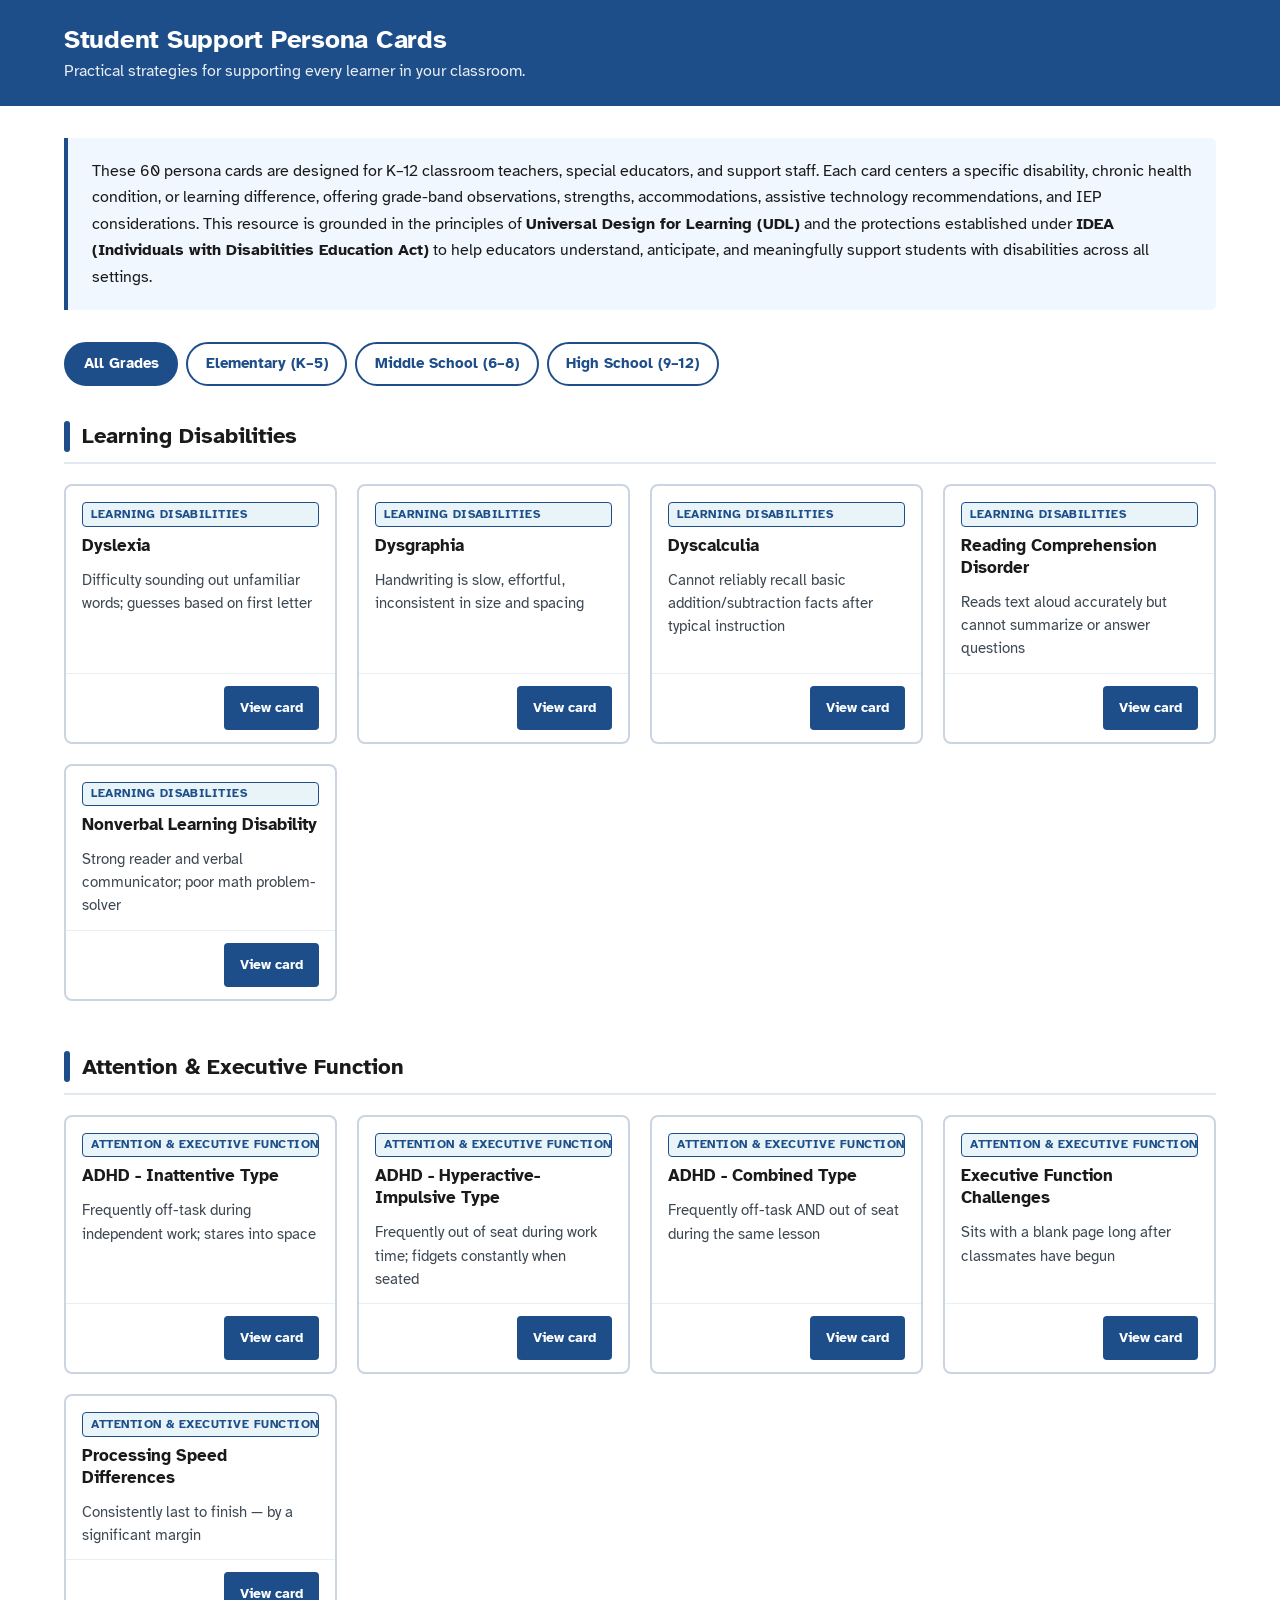
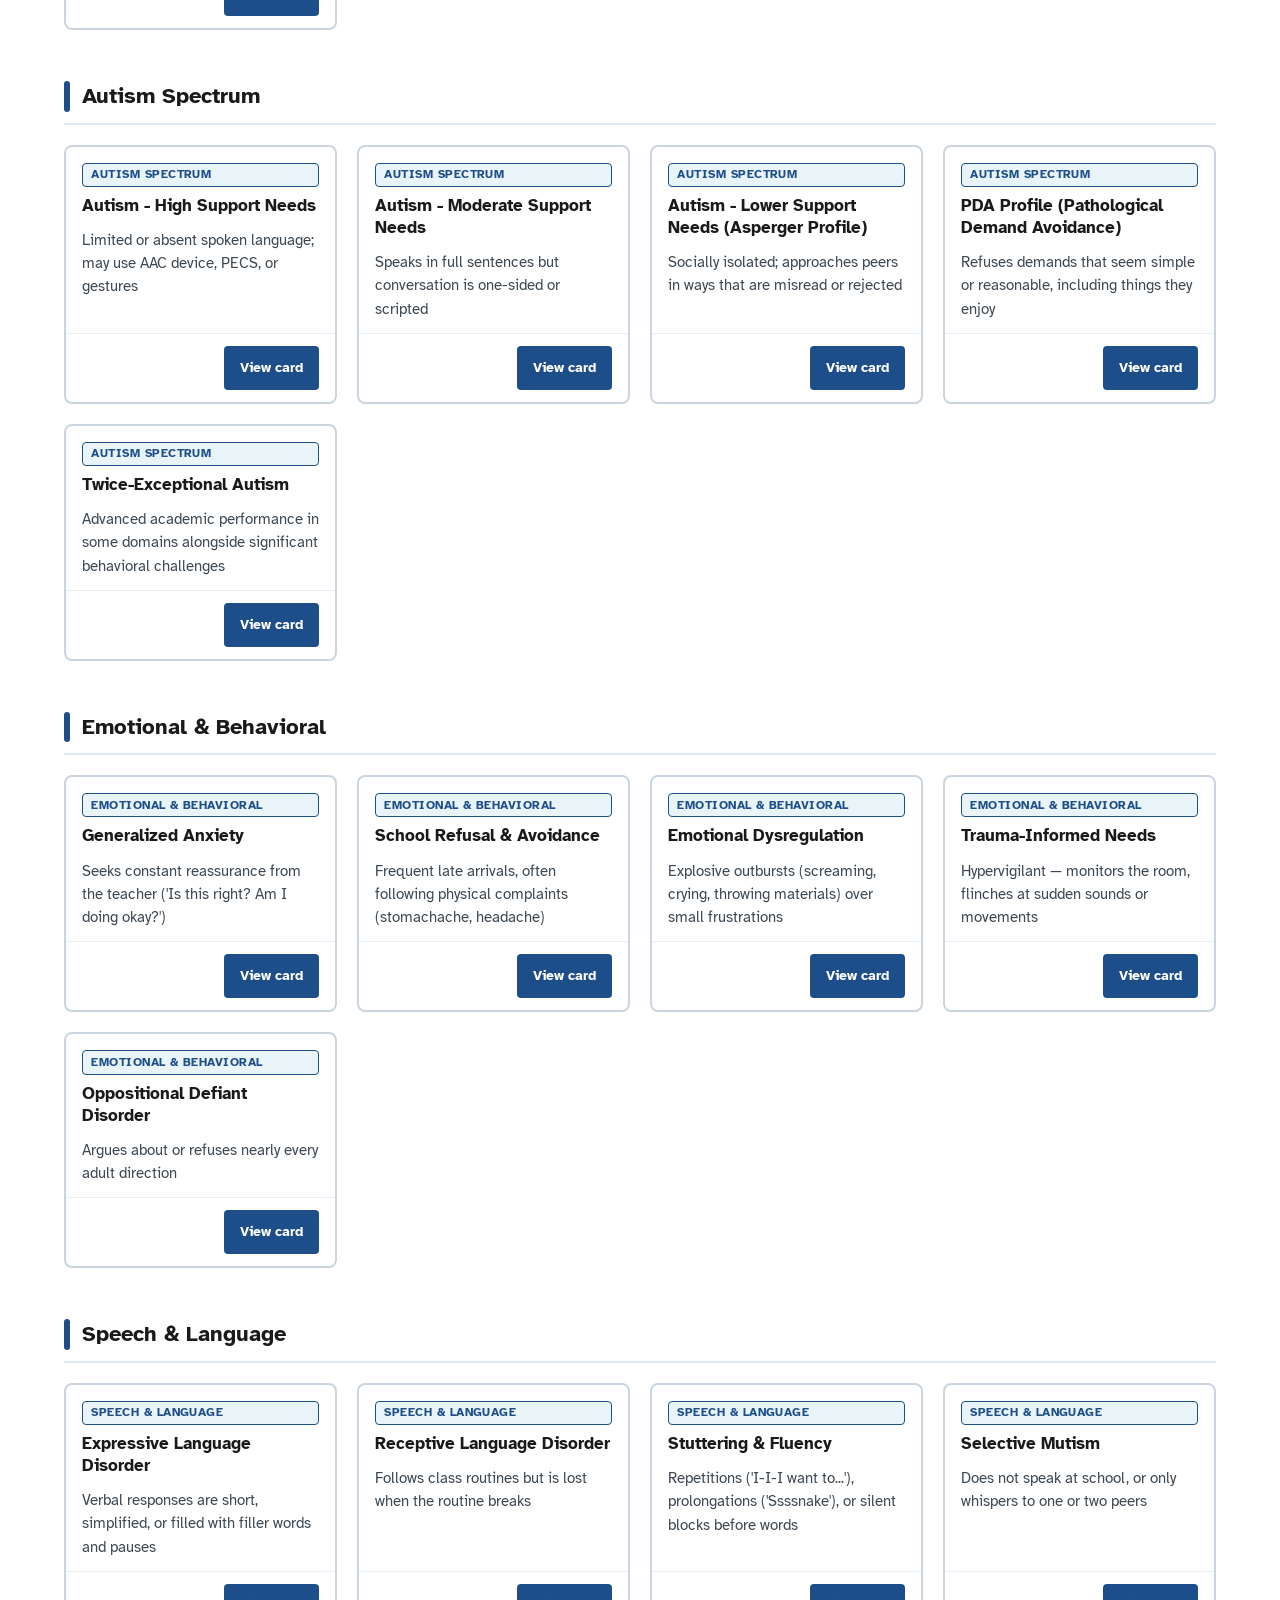
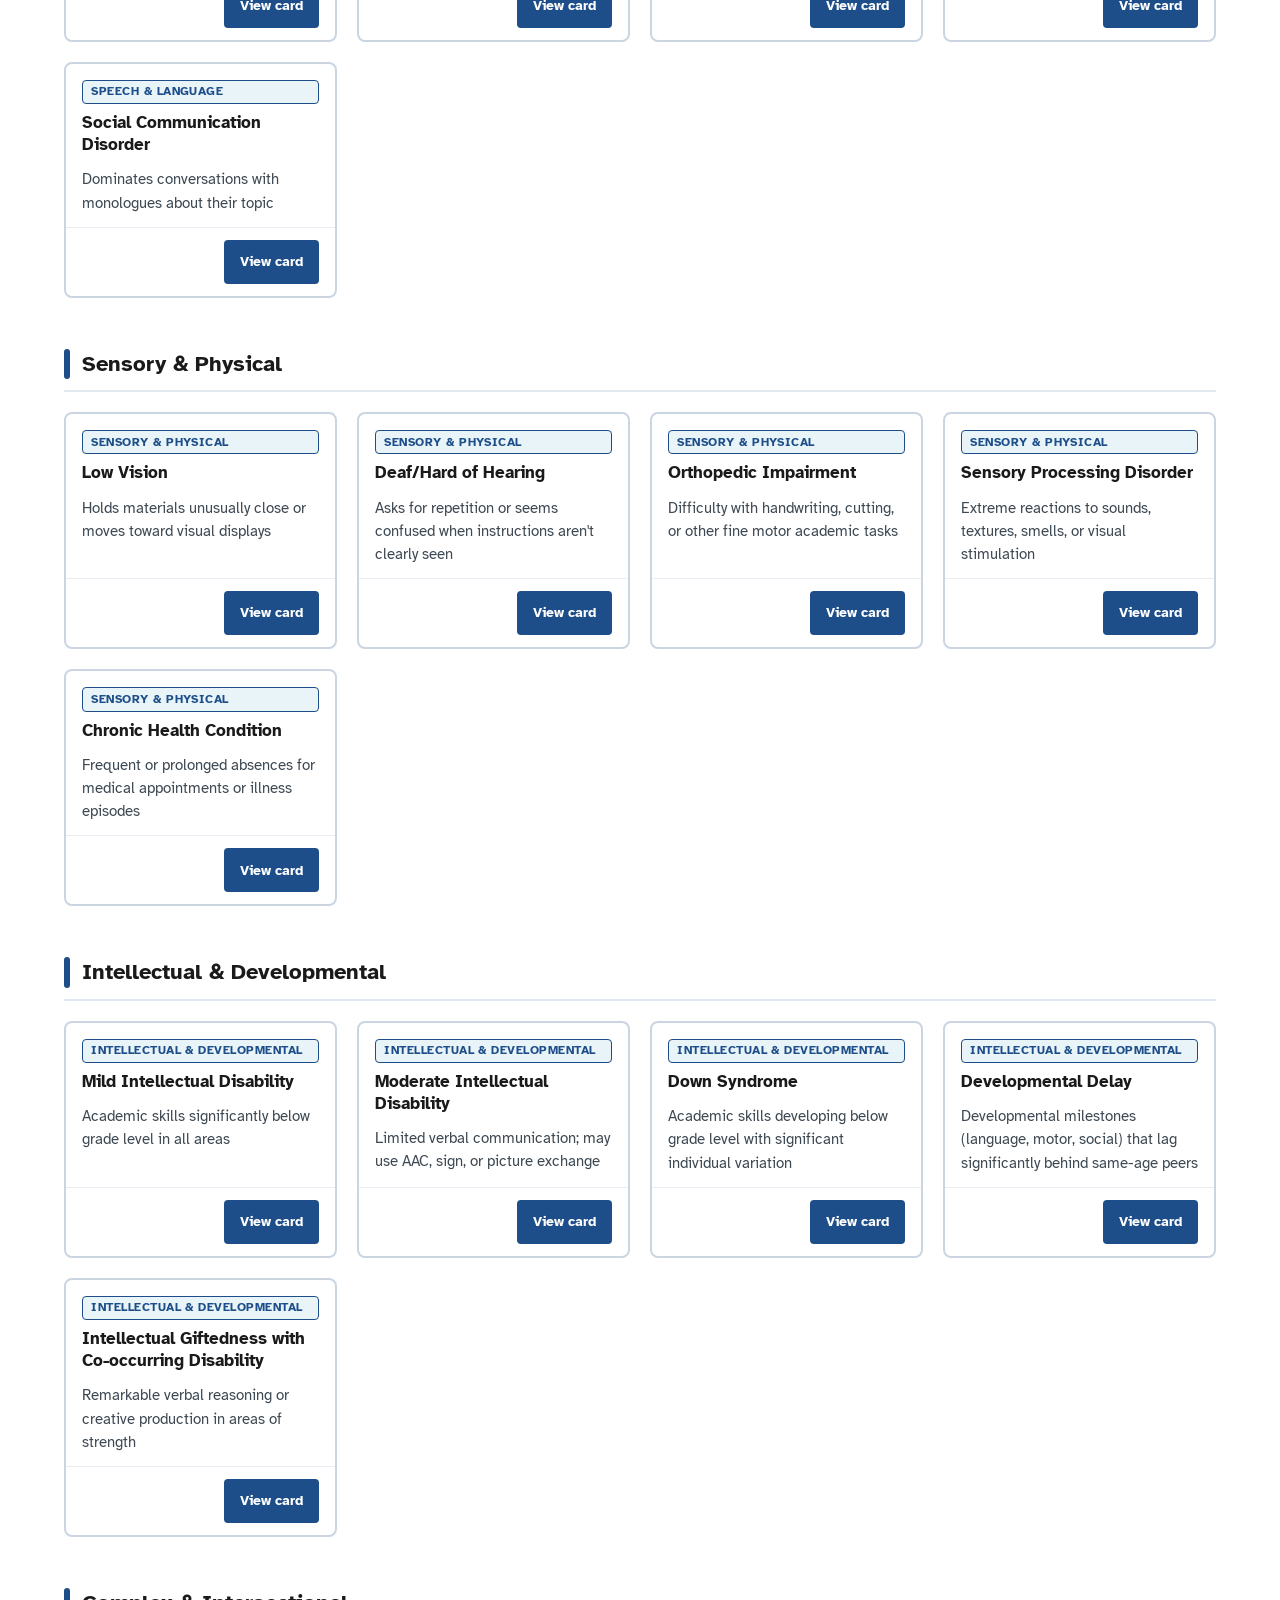
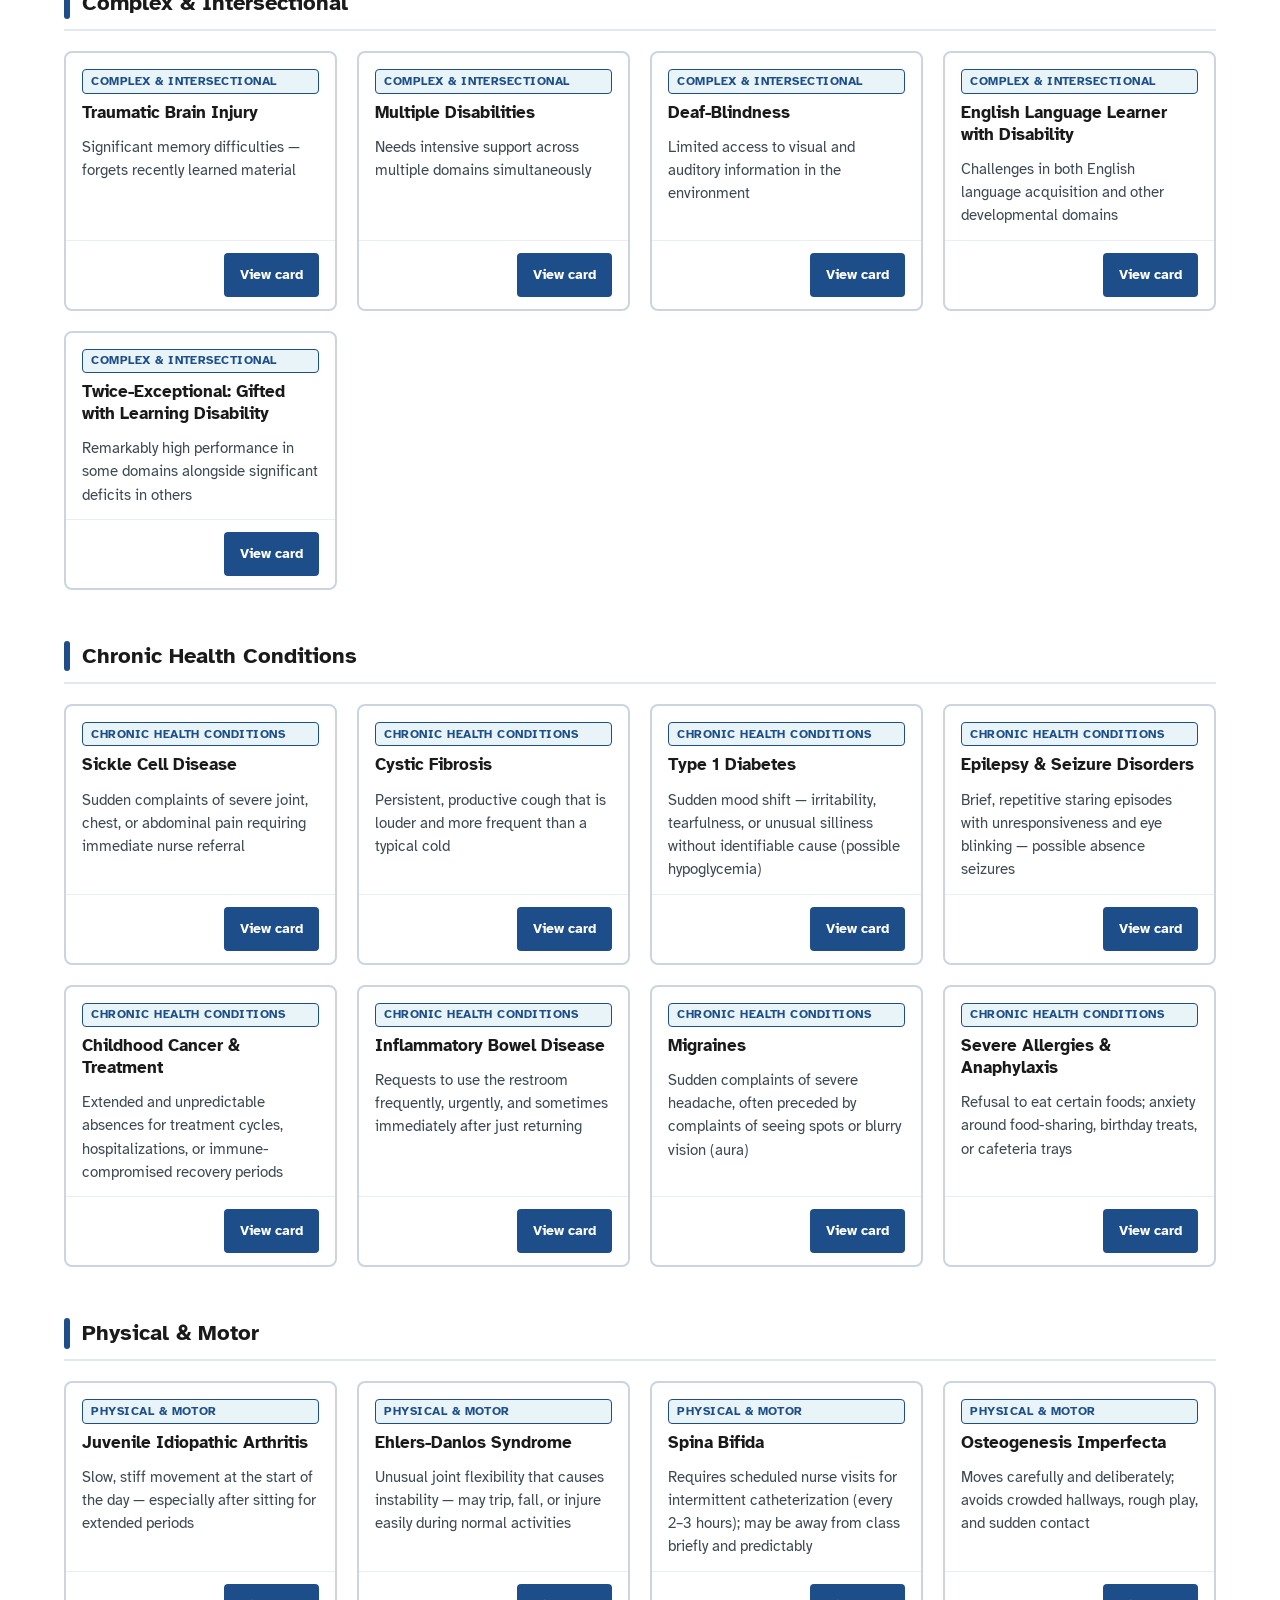
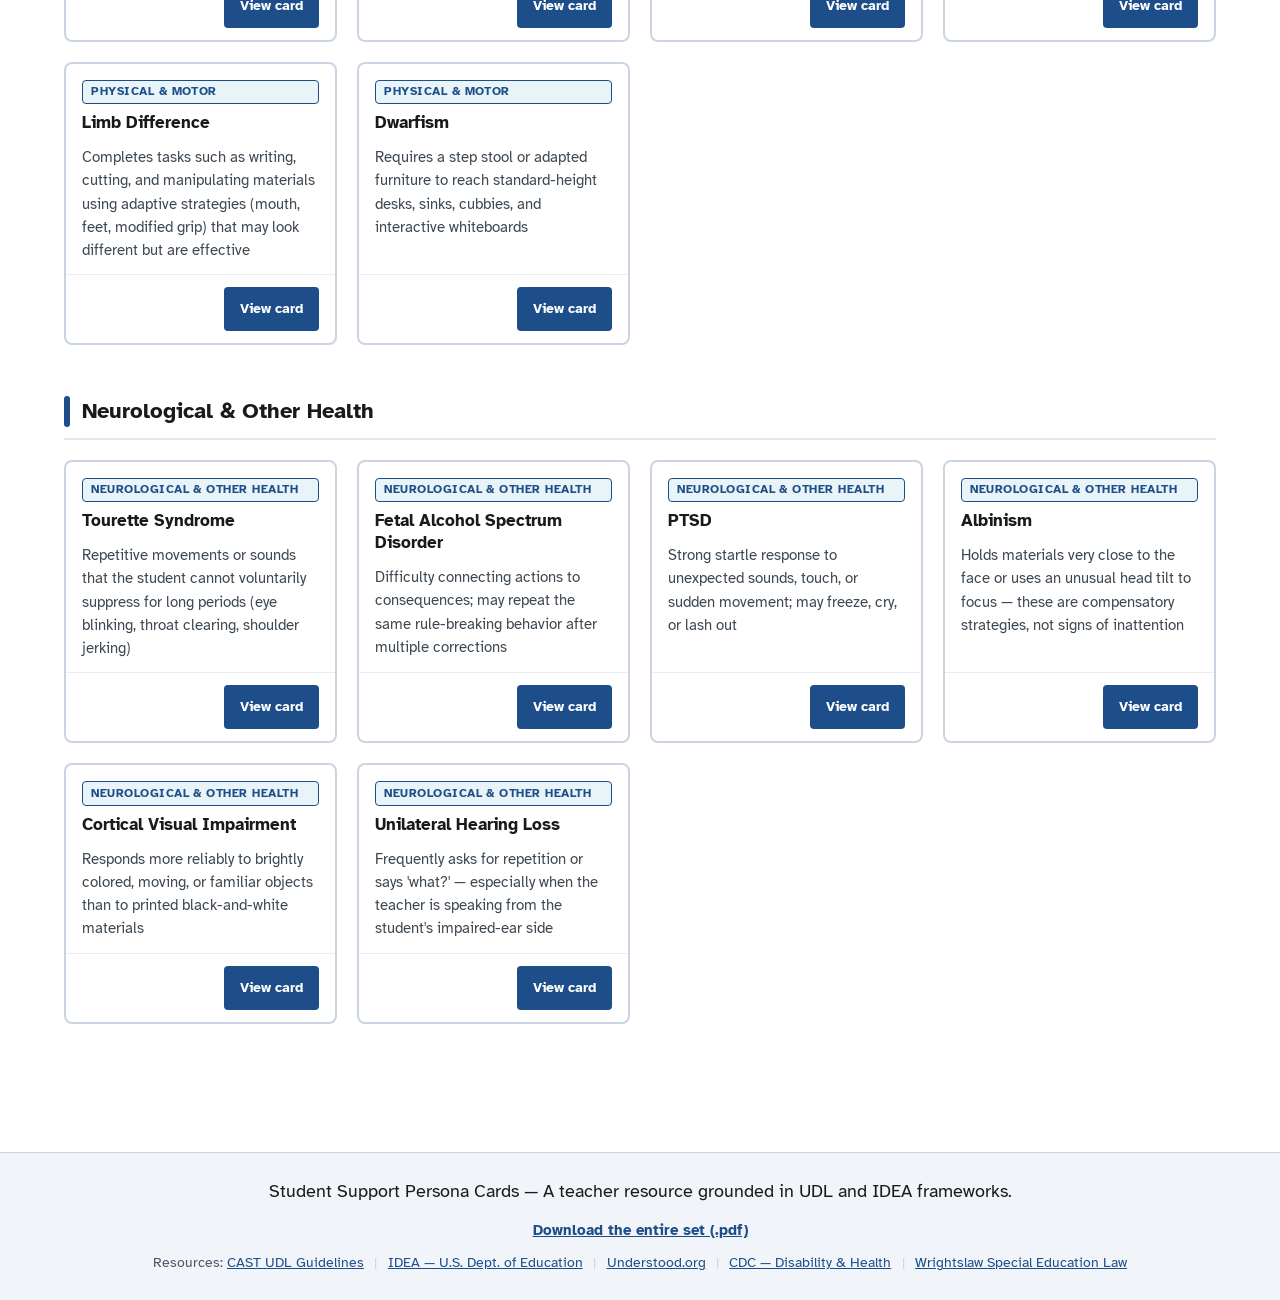
==== commit ea1f865b: "Updates based on feedback. Updated inattentive ADHD content based on feedback, this includes providi" ====
--- a/index.html
+++ b/index.html
@@ -48,11 +48,6 @@
             <header class="card-header">
               <span class="category-badge">Learning Disabilities</span>
               <h3 id="card-title-1" class="card-title">Dyslexia</h3>
-              <div class="grade-pills">
-                <span class="grade-pill grade-elementary">Elementary</span>
-                <span class="grade-pill grade-middle">Middle</span>
-                <span class="grade-pill grade-high">High School</span>
-              </div>
             </header>
             <div class="card-body">
               <p class="observer-snippet">Difficulty sounding out unfamiliar words; guesses based on first letter</p>
@@ -67,11 +62,6 @@
             <header class="card-header">
               <span class="category-badge">Learning Disabilities</span>
               <h3 id="card-title-2" class="card-title">Dysgraphia</h3>
-              <div class="grade-pills">
-                <span class="grade-pill grade-elementary">Elementary</span>
-                <span class="grade-pill grade-middle">Middle</span>
-                <span class="grade-pill grade-high">High School</span>
-              </div>
             </header>
             <div class="card-body">
               <p class="observer-snippet">Handwriting is slow, effortful, inconsistent in size and spacing</p>
@@ -86,11 +76,6 @@
             <header class="card-header">
               <span class="category-badge">Learning Disabilities</span>
               <h3 id="card-title-3" class="card-title">Dyscalculia</h3>
-              <div class="grade-pills">
-                <span class="grade-pill grade-elementary">Elementary</span>
-                <span class="grade-pill grade-middle">Middle</span>
-                <span class="grade-pill grade-high">High School</span>
-              </div>
             </header>
             <div class="card-body">
               <p class="observer-snippet">Cannot reliably recall basic addition/subtraction facts after typical instruction</p>
@@ -105,11 +90,6 @@
             <header class="card-header">
               <span class="category-badge">Learning Disabilities</span>
               <h3 id="card-title-4" class="card-title">Reading Comprehension Disorder</h3>
-              <div class="grade-pills">
-                <span class="grade-pill grade-elementary">Elementary</span>
-                <span class="grade-pill grade-middle">Middle</span>
-                <span class="grade-pill grade-high">High School</span>
-              </div>
             </header>
             <div class="card-body">
               <p class="observer-snippet">Reads text aloud accurately but cannot summarize or answer questions</p>
@@ -124,11 +104,6 @@
             <header class="card-header">
               <span class="category-badge">Learning Disabilities</span>
               <h3 id="card-title-5" class="card-title">Nonverbal Learning Disability</h3>
-              <div class="grade-pills">
-                <span class="grade-pill grade-elementary">Elementary</span>
-                <span class="grade-pill grade-middle">Middle</span>
-                <span class="grade-pill grade-high">High School</span>
-              </div>
             </header>
             <div class="card-body">
               <p class="observer-snippet">Strong reader and verbal communicator; poor math problem-solver</p>
@@ -149,11 +124,6 @@
             <header class="card-header">
               <span class="category-badge">Attention &amp; Executive Function</span>
               <h3 id="card-title-6" class="card-title">ADHD - Inattentive Type</h3>
-              <div class="grade-pills">
-                <span class="grade-pill grade-elementary">Elementary</span>
-                <span class="grade-pill grade-middle">Middle</span>
-                <span class="grade-pill grade-high">High School</span>
-              </div>
             </header>
             <div class="card-body">
               <p class="observer-snippet">Frequently off-task during independent work; stares into space</p>
@@ -168,11 +138,6 @@
             <header class="card-header">
               <span class="category-badge">Attention &amp; Executive Function</span>
               <h3 id="card-title-7" class="card-title">ADHD - Hyperactive-Impulsive Type</h3>
-              <div class="grade-pills">
-                <span class="grade-pill grade-elementary">Elementary</span>
-                <span class="grade-pill grade-middle">Middle</span>
-                <span class="grade-pill grade-high">High School</span>
-              </div>
             </header>
             <div class="card-body">
               <p class="observer-snippet">Frequently out of seat during work time; fidgets constantly when seated</p>
@@ -187,11 +152,6 @@
             <header class="card-header">
               <span class="category-badge">Attention &amp; Executive Function</span>
               <h3 id="card-title-8" class="card-title">ADHD - Combined Type</h3>
-              <div class="grade-pills">
-                <span class="grade-pill grade-elementary">Elementary</span>
-                <span class="grade-pill grade-middle">Middle</span>
-                <span class="grade-pill grade-high">High School</span>
-              </div>
             </header>
             <div class="card-body">
               <p class="observer-snippet">Frequently off-task AND out of seat during the same lesson</p>
@@ -206,11 +166,6 @@
             <header class="card-header">
               <span class="category-badge">Attention &amp; Executive Function</span>
               <h3 id="card-title-9" class="card-title">Executive Function Challenges</h3>
-              <div class="grade-pills">
-                <span class="grade-pill grade-elementary">Elementary</span>
-                <span class="grade-pill grade-middle">Middle</span>
-                <span class="grade-pill grade-high">High School</span>
-              </div>
             </header>
             <div class="card-body">
               <p class="observer-snippet">Sits with a blank page long after classmates have begun</p>
@@ -225,11 +180,6 @@
             <header class="card-header">
               <span class="category-badge">Attention &amp; Executive Function</span>
               <h3 id="card-title-10" class="card-title">Processing Speed Differences</h3>
-              <div class="grade-pills">
-                <span class="grade-pill grade-elementary">Elementary</span>
-                <span class="grade-pill grade-middle">Middle</span>
-                <span class="grade-pill grade-high">High School</span>
-              </div>
             </header>
             <div class="card-body">
               <p class="observer-snippet">Consistently last to finish — by a significant margin</p>
@@ -250,11 +200,6 @@
             <header class="card-header">
               <span class="category-badge">Autism Spectrum</span>
               <h3 id="card-title-11" class="card-title">Autism - High Support Needs</h3>
-              <div class="grade-pills">
-                <span class="grade-pill grade-elementary">Elementary</span>
-                <span class="grade-pill grade-middle">Middle</span>
-                <span class="grade-pill grade-high">High School</span>
-              </div>
             </header>
             <div class="card-body">
               <p class="observer-snippet">Limited or absent spoken language; may use AAC device, PECS, or gestures</p>
@@ -269,11 +214,6 @@
             <header class="card-header">
               <span class="category-badge">Autism Spectrum</span>
               <h3 id="card-title-12" class="card-title">Autism - Moderate Support Needs</h3>
-              <div class="grade-pills">
-                <span class="grade-pill grade-elementary">Elementary</span>
-                <span class="grade-pill grade-middle">Middle</span>
-                <span class="grade-pill grade-high">High School</span>
-              </div>
             </header>
             <div class="card-body">
               <p class="observer-snippet">Speaks in full sentences but conversation is one-sided or scripted</p>
@@ -288,11 +228,6 @@
             <header class="card-header">
               <span class="category-badge">Autism Spectrum</span>
               <h3 id="card-title-13" class="card-title">Autism - Lower Support Needs (Asperger Profile)</h3>
-              <div class="grade-pills">
-                <span class="grade-pill grade-elementary">Elementary</span>
-                <span class="grade-pill grade-middle">Middle</span>
-                <span class="grade-pill grade-high">High School</span>
-              </div>
             </header>
             <div class="card-body">
               <p class="observer-snippet">Socially isolated; approaches peers in ways that are misread or rejected</p>
@@ -307,11 +242,6 @@
             <header class="card-header">
               <span class="category-badge">Autism Spectrum</span>
               <h3 id="card-title-14" class="card-title">PDA Profile (Pathological Demand Avoidance)</h3>
-              <div class="grade-pills">
-                <span class="grade-pill grade-elementary">Elementary</span>
-                <span class="grade-pill grade-middle">Middle</span>
-                <span class="grade-pill grade-high">High School</span>
-              </div>
             </header>
             <div class="card-body">
               <p class="observer-snippet">Refuses demands that seem simple or reasonable, including things they enjoy</p>
@@ -326,11 +256,6 @@
             <header class="card-header">
               <span class="category-badge">Autism Spectrum</span>
               <h3 id="card-title-15" class="card-title">Twice-Exceptional Autism</h3>
-              <div class="grade-pills">
-                <span class="grade-pill grade-elementary">Elementary</span>
-                <span class="grade-pill grade-middle">Middle</span>
-                <span class="grade-pill grade-high">High School</span>
-              </div>
             </header>
             <div class="card-body">
               <p class="observer-snippet">Advanced academic performance in some domains alongside significant behavioral challenges</p>
@@ -351,11 +276,6 @@
             <header class="card-header">
               <span class="category-badge">Emotional &amp; Behavioral</span>
               <h3 id="card-title-16" class="card-title">Generalized Anxiety</h3>
-              <div class="grade-pills">
-                <span class="grade-pill grade-elementary">Elementary</span>
-                <span class="grade-pill grade-middle">Middle</span>
-                <span class="grade-pill grade-high">High School</span>
-              </div>
             </header>
             <div class="card-body">
               <p class="observer-snippet">Seeks constant reassurance from the teacher (&#x27;Is this right? Am I doing okay?&#x27;)</p>
@@ -370,11 +290,6 @@
             <header class="card-header">
               <span class="category-badge">Emotional &amp; Behavioral</span>
               <h3 id="card-title-17" class="card-title">School Refusal &amp; Avoidance</h3>
-              <div class="grade-pills">
-                <span class="grade-pill grade-elementary">Elementary</span>
-                <span class="grade-pill grade-middle">Middle</span>
-                <span class="grade-pill grade-high">High School</span>
-              </div>
             </header>
             <div class="card-body">
               <p class="observer-snippet">Frequent late arrivals, often following physical complaints (stomachache, headache)</p>
@@ -389,11 +304,6 @@
             <header class="card-header">
               <span class="category-badge">Emotional &amp; Behavioral</span>
               <h3 id="card-title-18" class="card-title">Emotional Dysregulation</h3>
-              <div class="grade-pills">
-                <span class="grade-pill grade-elementary">Elementary</span>
-                <span class="grade-pill grade-middle">Middle</span>
-                <span class="grade-pill grade-high">High School</span>
-              </div>
             </header>
             <div class="card-body">
               <p class="observer-snippet">Explosive outbursts (screaming, crying, throwing materials) over small frustrations</p>
@@ -408,11 +318,6 @@
             <header class="card-header">
               <span class="category-badge">Emotional &amp; Behavioral</span>
               <h3 id="card-title-19" class="card-title">Trauma-Informed Needs</h3>
-              <div class="grade-pills">
-                <span class="grade-pill grade-elementary">Elementary</span>
-                <span class="grade-pill grade-middle">Middle</span>
-                <span class="grade-pill grade-high">High School</span>
-              </div>
             </header>
             <div class="card-body">
               <p class="observer-snippet">Hypervigilant — monitors the room, flinches at sudden sounds or movements</p>
@@ -427,11 +332,6 @@
             <header class="card-header">
               <span class="category-badge">Emotional &amp; Behavioral</span>
               <h3 id="card-title-20" class="card-title">Oppositional Defiant Disorder</h3>
-              <div class="grade-pills">
-                <span class="grade-pill grade-elementary">Elementary</span>
-                <span class="grade-pill grade-middle">Middle</span>
-                <span class="grade-pill grade-high">High School</span>
-              </div>
             </header>
             <div class="card-body">
               <p class="observer-snippet">Argues about or refuses nearly every adult direction</p>
@@ -452,11 +352,6 @@
             <header class="card-header">
               <span class="category-badge">Speech &amp; Language</span>
               <h3 id="card-title-21" class="card-title">Expressive Language Disorder</h3>
-              <div class="grade-pills">
-                <span class="grade-pill grade-elementary">Elementary</span>
-                <span class="grade-pill grade-middle">Middle</span>
-                <span class="grade-pill grade-high">High School</span>
-              </div>
             </header>
             <div class="card-body">
               <p class="observer-snippet">Verbal responses are short, simplified, or filled with filler words and pauses</p>
@@ -471,11 +366,6 @@
             <header class="card-header">
               <span class="category-badge">Speech &amp; Language</span>
               <h3 id="card-title-22" class="card-title">Receptive Language Disorder</h3>
-              <div class="grade-pills">
-                <span class="grade-pill grade-elementary">Elementary</span>
-                <span class="grade-pill grade-middle">Middle</span>
-                <span class="grade-pill grade-high">High School</span>
-              </div>
             </header>
             <div class="card-body">
               <p class="observer-snippet">Follows class routines but is lost when the routine breaks</p>
@@ -490,11 +380,6 @@
             <header class="card-header">
               <span class="category-badge">Speech &amp; Language</span>
               <h3 id="card-title-23" class="card-title">Stuttering &amp; Fluency</h3>
-              <div class="grade-pills">
-                <span class="grade-pill grade-elementary">Elementary</span>
-                <span class="grade-pill grade-middle">Middle</span>
-                <span class="grade-pill grade-high">High School</span>
-              </div>
             </header>
             <div class="card-body">
               <p class="observer-snippet">Repetitions (&#x27;I-I-I want to...&#x27;), prolongations (&#x27;Ssssnake&#x27;), or silent blocks before words</p>
@@ -509,11 +394,6 @@
             <header class="card-header">
               <span class="category-badge">Speech &amp; Language</span>
               <h3 id="card-title-24" class="card-title">Selective Mutism</h3>
-              <div class="grade-pills">
-                <span class="grade-pill grade-elementary">Elementary</span>
-                <span class="grade-pill grade-middle">Middle</span>
-                <span class="grade-pill grade-high">High School</span>
-              </div>
             </header>
             <div class="card-body">
               <p class="observer-snippet">Does not speak at school, or only whispers to one or two peers</p>
@@ -528,11 +408,6 @@
             <header class="card-header">
               <span class="category-badge">Speech &amp; Language</span>
               <h3 id="card-title-25" class="card-title">Social Communication Disorder</h3>
-              <div class="grade-pills">
-                <span class="grade-pill grade-elementary">Elementary</span>
-                <span class="grade-pill grade-middle">Middle</span>
-                <span class="grade-pill grade-high">High School</span>
-              </div>
             </header>
             <div class="card-body">
               <p class="observer-snippet">Dominates conversations with monologues about their topic</p>
@@ -553,11 +428,6 @@
             <header class="card-header">
               <span class="category-badge">Sensory &amp; Physical</span>
               <h3 id="card-title-26" class="card-title">Low Vision</h3>
-              <div class="grade-pills">
-                <span class="grade-pill grade-elementary">Elementary</span>
-                <span class="grade-pill grade-middle">Middle</span>
-                <span class="grade-pill grade-high">High School</span>
-              </div>
             </header>
             <div class="card-body">
               <p class="observer-snippet">Holds materials unusually close or moves toward visual displays</p>
@@ -572,11 +442,6 @@
             <header class="card-header">
               <span class="category-badge">Sensory &amp; Physical</span>
               <h3 id="card-title-27" class="card-title">Deaf/Hard of Hearing</h3>
-              <div class="grade-pills">
-                <span class="grade-pill grade-elementary">Elementary</span>
-                <span class="grade-pill grade-middle">Middle</span>
-                <span class="grade-pill grade-high">High School</span>
-              </div>
             </header>
             <div class="card-body">
               <p class="observer-snippet">Asks for repetition or seems confused when instructions aren&#x27;t clearly seen</p>
@@ -591,11 +456,6 @@
             <header class="card-header">
               <span class="category-badge">Sensory &amp; Physical</span>
               <h3 id="card-title-28" class="card-title">Orthopedic Impairment</h3>
-              <div class="grade-pills">
-                <span class="grade-pill grade-elementary">Elementary</span>
-                <span class="grade-pill grade-middle">Middle</span>
-                <span class="grade-pill grade-high">High School</span>
-              </div>
             </header>
             <div class="card-body">
               <p class="observer-snippet">Difficulty with handwriting, cutting, or other fine motor academic tasks</p>
@@ -610,11 +470,6 @@
             <header class="card-header">
               <span class="category-badge">Sensory &amp; Physical</span>
               <h3 id="card-title-29" class="card-title">Sensory Processing Disorder</h3>
-              <div class="grade-pills">
-                <span class="grade-pill grade-elementary">Elementary</span>
-                <span class="grade-pill grade-middle">Middle</span>
-                <span class="grade-pill grade-high">High School</span>
-              </div>
             </header>
             <div class="card-body">
               <p class="observer-snippet">Extreme reactions to sounds, textures, smells, or visual stimulation</p>
@@ -629,11 +484,6 @@
             <header class="card-header">
               <span class="category-badge">Sensory &amp; Physical</span>
               <h3 id="card-title-30" class="card-title">Chronic Health Condition</h3>
-              <div class="grade-pills">
-                <span class="grade-pill grade-elementary">Elementary</span>
-                <span class="grade-pill grade-middle">Middle</span>
-                <span class="grade-pill grade-high">High School</span>
-              </div>
             </header>
             <div class="card-body">
               <p class="observer-snippet">Frequent or prolonged absences for medical appointments or illness episodes</p>
@@ -654,11 +504,6 @@
             <header class="card-header">
               <span class="category-badge">Intellectual &amp; Developmental</span>
               <h3 id="card-title-31" class="card-title">Mild Intellectual Disability</h3>
-              <div class="grade-pills">
-                <span class="grade-pill grade-elementary">Elementary</span>
-                <span class="grade-pill grade-middle">Middle</span>
-                <span class="grade-pill grade-high">High School</span>
-              </div>
             </header>
             <div class="card-body">
               <p class="observer-snippet">Academic skills significantly below grade level in all areas</p>
@@ -673,11 +518,6 @@
             <header class="card-header">
               <span class="category-badge">Intellectual &amp; Developmental</span>
               <h3 id="card-title-32" class="card-title">Moderate Intellectual Disability</h3>
-              <div class="grade-pills">
-                <span class="grade-pill grade-elementary">Elementary</span>
-                <span class="grade-pill grade-middle">Middle</span>
-                <span class="grade-pill grade-high">High School</span>
-              </div>
             </header>
             <div class="card-body">
               <p class="observer-snippet">Limited verbal communication; may use AAC, sign, or picture exchange</p>
@@ -692,11 +532,6 @@
             <header class="card-header">
               <span class="category-badge">Intellectual &amp; Developmental</span>
               <h3 id="card-title-33" class="card-title">Down Syndrome</h3>
-              <div class="grade-pills">
-                <span class="grade-pill grade-elementary">Elementary</span>
-                <span class="grade-pill grade-middle">Middle</span>
-                <span class="grade-pill grade-high">High School</span>
-              </div>
             </header>
             <div class="card-body">
               <p class="observer-snippet">Academic skills developing below grade level with significant individual variation</p>
@@ -711,11 +546,6 @@
             <header class="card-header">
               <span class="category-badge">Intellectual &amp; Developmental</span>
               <h3 id="card-title-34" class="card-title">Developmental Delay</h3>
-              <div class="grade-pills">
-                <span class="grade-pill grade-elementary">Elementary</span>
-                <span class="grade-pill grade-middle">Middle</span>
-                <span class="grade-pill grade-high">High School</span>
-              </div>
             </header>
             <div class="card-body">
               <p class="observer-snippet">Developmental milestones (language, motor, social) that lag significantly behind same-age peers</p>
@@ -730,11 +560,6 @@
             <header class="card-header">
               <span class="category-badge">Intellectual &amp; Developmental</span>
               <h3 id="card-title-35" class="card-title">Intellectual Giftedness with Co-occurring Disability</h3>
-              <div class="grade-pills">
-                <span class="grade-pill grade-elementary">Elementary</span>
-                <span class="grade-pill grade-middle">Middle</span>
-                <span class="grade-pill grade-high">High School</span>
-              </div>
             </header>
             <div class="card-body">
               <p class="observer-snippet">Remarkable verbal reasoning or creative production in areas of strength</p>
@@ -755,11 +580,6 @@
             <header class="card-header">
               <span class="category-badge">Complex &amp; Intersectional</span>
               <h3 id="card-title-36" class="card-title">Traumatic Brain Injury</h3>
-              <div class="grade-pills">
-                <span class="grade-pill grade-elementary">Elementary</span>
-                <span class="grade-pill grade-middle">Middle</span>
-                <span class="grade-pill grade-high">High School</span>
-              </div>
             </header>
             <div class="card-body">
               <p class="observer-snippet">Significant memory difficulties — forgets recently learned material</p>
@@ -774,11 +594,6 @@
             <header class="card-header">
               <span class="category-badge">Complex &amp; Intersectional</span>
               <h3 id="card-title-37" class="card-title">Multiple Disabilities</h3>
-              <div class="grade-pills">
-                <span class="grade-pill grade-elementary">Elementary</span>
-                <span class="grade-pill grade-middle">Middle</span>
-                <span class="grade-pill grade-high">High School</span>
-              </div>
             </header>
             <div class="card-body">
               <p class="observer-snippet">Needs intensive support across multiple domains simultaneously</p>
@@ -793,11 +608,6 @@
             <header class="card-header">
               <span class="category-badge">Complex &amp; Intersectional</span>
               <h3 id="card-title-38" class="card-title">Deaf-Blindness</h3>
-              <div class="grade-pills">
-                <span class="grade-pill grade-elementary">Elementary</span>
-                <span class="grade-pill grade-middle">Middle</span>
-                <span class="grade-pill grade-high">High School</span>
-              </div>
             </header>
             <div class="card-body">
               <p class="observer-snippet">Limited access to visual and auditory information in the environment</p>
@@ -812,11 +622,6 @@
             <header class="card-header">
               <span class="category-badge">Complex &amp; Intersectional</span>
               <h3 id="card-title-39" class="card-title">English Language Learner with Disability</h3>
-              <div class="grade-pills">
-                <span class="grade-pill grade-elementary">Elementary</span>
-                <span class="grade-pill grade-middle">Middle</span>
-                <span class="grade-pill grade-high">High School</span>
-              </div>
             </header>
             <div class="card-body">
               <p class="observer-snippet">Challenges in both English language acquisition and other developmental domains</p>
@@ -831,11 +636,6 @@
             <header class="card-header">
               <span class="category-badge">Complex &amp; Intersectional</span>
               <h3 id="card-title-40" class="card-title">Twice-Exceptional: Gifted with Learning Disability</h3>
-              <div class="grade-pills">
-                <span class="grade-pill grade-elementary">Elementary</span>
-                <span class="grade-pill grade-middle">Middle</span>
-                <span class="grade-pill grade-high">High School</span>
-              </div>
             </header>
             <div class="card-body">
               <p class="observer-snippet">Remarkably high performance in some domains alongside significant deficits in others</p>
@@ -856,11 +656,6 @@
             <header class="card-header">
               <span class="category-badge">Chronic Health Conditions</span>
               <h3 id="card-title-41" class="card-title">Sickle Cell Disease</h3>
-              <div class="grade-pills">
-                <span class="grade-pill grade-elementary">Elementary</span>
-                <span class="grade-pill grade-middle">Middle</span>
-                <span class="grade-pill grade-high">High School</span>
-              </div>
             </header>
             <div class="card-body">
               <p class="observer-snippet">Sudden complaints of severe joint, chest, or abdominal pain requiring immediate nurse referral</p>
@@ -875,11 +670,6 @@
             <header class="card-header">
               <span class="category-badge">Chronic Health Conditions</span>
               <h3 id="card-title-42" class="card-title">Cystic Fibrosis</h3>
-              <div class="grade-pills">
-                <span class="grade-pill grade-elementary">Elementary</span>
-                <span class="grade-pill grade-middle">Middle</span>
-                <span class="grade-pill grade-high">High School</span>
-              </div>
             </header>
             <div class="card-body">
               <p class="observer-snippet">Persistent, productive cough that is louder and more frequent than a typical cold</p>
@@ -894,11 +684,6 @@
             <header class="card-header">
               <span class="category-badge">Chronic Health Conditions</span>
               <h3 id="card-title-43" class="card-title">Type 1 Diabetes</h3>
-              <div class="grade-pills">
-                <span class="grade-pill grade-elementary">Elementary</span>
-                <span class="grade-pill grade-middle">Middle</span>
-                <span class="grade-pill grade-high">High School</span>
-              </div>
             </header>
             <div class="card-body">
               <p class="observer-snippet">Sudden mood shift — irritability, tearfulness, or unusual silliness without identifiable cause (possible hypoglycemia)</p>
@@ -913,11 +698,6 @@
             <header class="card-header">
               <span class="category-badge">Chronic Health Conditions</span>
               <h3 id="card-title-44" class="card-title">Epilepsy &amp; Seizure Disorders</h3>
-              <div class="grade-pills">
-                <span class="grade-pill grade-elementary">Elementary</span>
-                <span class="grade-pill grade-middle">Middle</span>
-                <span class="grade-pill grade-high">High School</span>
-              </div>
             </header>
             <div class="card-body">
               <p class="observer-snippet">Brief, repetitive staring episodes with unresponsiveness and eye blinking — possible absence seizures</p>
@@ -932,11 +712,6 @@
             <header class="card-header">
               <span class="category-badge">Chronic Health Conditions</span>
               <h3 id="card-title-45" class="card-title">Childhood Cancer &amp; Treatment</h3>
-              <div class="grade-pills">
-                <span class="grade-pill grade-elementary">Elementary</span>
-                <span class="grade-pill grade-middle">Middle</span>
-                <span class="grade-pill grade-high">High School</span>
-              </div>
             </header>
             <div class="card-body">
               <p class="observer-snippet">Extended and unpredictable absences for treatment cycles, hospitalizations, or immune-compromised recovery periods</p>
@@ -951,11 +726,6 @@
             <header class="card-header">
               <span class="category-badge">Chronic Health Conditions</span>
               <h3 id="card-title-46" class="card-title">Inflammatory Bowel Disease</h3>
-              <div class="grade-pills">
-                <span class="grade-pill grade-elementary">Elementary</span>
-                <span class="grade-pill grade-middle">Middle</span>
-                <span class="grade-pill grade-high">High School</span>
-              </div>
             </header>
             <div class="card-body">
               <p class="observer-snippet">Requests to use the restroom frequently, urgently, and sometimes immediately after just returning</p>
@@ -970,11 +740,6 @@
             <header class="card-header">
               <span class="category-badge">Chronic Health Conditions</span>
               <h3 id="card-title-47" class="card-title">Migraines</h3>
-              <div class="grade-pills">
-                <span class="grade-pill grade-elementary">Elementary</span>
-                <span class="grade-pill grade-middle">Middle</span>
-                <span class="grade-pill grade-high">High School</span>
-              </div>
             </header>
             <div class="card-body">
               <p class="observer-snippet">Sudden complaints of severe headache, often preceded by complaints of seeing spots or blurry vision (aura)</p>
@@ -989,11 +754,6 @@
             <header class="card-header">
               <span class="category-badge">Chronic Health Conditions</span>
               <h3 id="card-title-48" class="card-title">Severe Allergies &amp; Anaphylaxis</h3>
-              <div class="grade-pills">
-                <span class="grade-pill grade-elementary">Elementary</span>
-                <span class="grade-pill grade-middle">Middle</span>
-                <span class="grade-pill grade-high">High School</span>
-              </div>
             </header>
             <div class="card-body">
               <p class="observer-snippet">Refusal to eat certain foods; anxiety around food-sharing, birthday treats, or cafeteria trays</p>
@@ -1014,11 +774,6 @@
             <header class="card-header">
               <span class="category-badge">Physical &amp; Motor</span>
               <h3 id="card-title-49" class="card-title">Juvenile Idiopathic Arthritis</h3>
-              <div class="grade-pills">
-                <span class="grade-pill grade-elementary">Elementary</span>
-                <span class="grade-pill grade-middle">Middle</span>
-                <span class="grade-pill grade-high">High School</span>
-              </div>
             </header>
             <div class="card-body">
               <p class="observer-snippet">Slow, stiff movement at the start of the day — especially after sitting for extended periods</p>
@@ -1033,11 +788,6 @@
             <header class="card-header">
               <span class="category-badge">Physical &amp; Motor</span>
               <h3 id="card-title-50" class="card-title">Ehlers-Danlos Syndrome</h3>
-              <div class="grade-pills">
-                <span class="grade-pill grade-elementary">Elementary</span>
-                <span class="grade-pill grade-middle">Middle</span>
-                <span class="grade-pill grade-high">High School</span>
-              </div>
             </header>
             <div class="card-body">
               <p class="observer-snippet">Unusual joint flexibility that causes instability — may trip, fall, or injure easily during normal activities</p>
@@ -1052,11 +802,6 @@
             <header class="card-header">
               <span class="category-badge">Physical &amp; Motor</span>
               <h3 id="card-title-51" class="card-title">Spina Bifida</h3>
-              <div class="grade-pills">
-                <span class="grade-pill grade-elementary">Elementary</span>
-                <span class="grade-pill grade-middle">Middle</span>
-                <span class="grade-pill grade-high">High School</span>
-              </div>
             </header>
             <div class="card-body">
               <p class="observer-snippet">Requires scheduled nurse visits for intermittent catheterization (every 2–3 hours); may be away from class briefly and predictably</p>
@@ -1071,11 +816,6 @@
             <header class="card-header">
               <span class="category-badge">Physical &amp; Motor</span>
               <h3 id="card-title-52" class="card-title">Osteogenesis Imperfecta</h3>
-              <div class="grade-pills">
-                <span class="grade-pill grade-elementary">Elementary</span>
-                <span class="grade-pill grade-middle">Middle</span>
-                <span class="grade-pill grade-high">High School</span>
-              </div>
             </header>
             <div class="card-body">
               <p class="observer-snippet">Moves carefully and deliberately; avoids crowded hallways, rough play, and sudden contact</p>
@@ -1090,11 +830,6 @@
             <header class="card-header">
               <span class="category-badge">Physical &amp; Motor</span>
               <h3 id="card-title-53" class="card-title">Limb Difference</h3>
-              <div class="grade-pills">
-                <span class="grade-pill grade-elementary">Elementary</span>
-                <span class="grade-pill grade-middle">Middle</span>
-                <span class="grade-pill grade-high">High School</span>
-              </div>
             </header>
             <div class="card-body">
               <p class="observer-snippet">Completes tasks such as writing, cutting, and manipulating materials using adaptive strategies (mouth, feet, modified grip) that may look different but are effective</p>
@@ -1109,11 +844,6 @@
             <header class="card-header">
               <span class="category-badge">Physical &amp; Motor</span>
               <h3 id="card-title-54" class="card-title">Dwarfism</h3>
-              <div class="grade-pills">
-                <span class="grade-pill grade-elementary">Elementary</span>
-                <span class="grade-pill grade-middle">Middle</span>
-                <span class="grade-pill grade-high">High School</span>
-              </div>
             </header>
             <div class="card-body">
               <p class="observer-snippet">Requires a step stool or adapted furniture to reach standard-height desks, sinks, cubbies, and interactive whiteboards</p>
@@ -1134,11 +864,6 @@
             <header class="card-header">
               <span class="category-badge">Neurological &amp; Other Health</span>
               <h3 id="card-title-55" class="card-title">Tourette Syndrome</h3>
-              <div class="grade-pills">
-                <span class="grade-pill grade-elementary">Elementary</span>
-                <span class="grade-pill grade-middle">Middle</span>
-                <span class="grade-pill grade-high">High School</span>
-              </div>
             </header>
             <div class="card-body">
               <p class="observer-snippet">Repetitive movements or sounds that the student cannot voluntarily suppress for long periods (eye blinking, throat clearing, shoulder jerking)</p>
@@ -1153,11 +878,6 @@
             <header class="card-header">
               <span class="category-badge">Neurological &amp; Other Health</span>
               <h3 id="card-title-56" class="card-title">Fetal Alcohol Spectrum Disorder</h3>
-              <div class="grade-pills">
-                <span class="grade-pill grade-elementary">Elementary</span>
-                <span class="grade-pill grade-middle">Middle</span>
-                <span class="grade-pill grade-high">High School</span>
-              </div>
             </header>
             <div class="card-body">
               <p class="observer-snippet">Difficulty connecting actions to consequences; may repeat the same rule-breaking behavior after multiple corrections</p>
@@ -1172,11 +892,6 @@
             <header class="card-header">
               <span class="category-badge">Neurological &amp; Other Health</span>
               <h3 id="card-title-57" class="card-title">PTSD</h3>
-              <div class="grade-pills">
-                <span class="grade-pill grade-elementary">Elementary</span>
-                <span class="grade-pill grade-middle">Middle</span>
-                <span class="grade-pill grade-high">High School</span>
-              </div>
             </header>
             <div class="card-body">
               <p class="observer-snippet">Strong startle response to unexpected sounds, touch, or sudden movement; may freeze, cry, or lash out</p>
@@ -1191,11 +906,6 @@
             <header class="card-header">
               <span class="category-badge">Neurological &amp; Other Health</span>
               <h3 id="card-title-58" class="card-title">Albinism</h3>
-              <div class="grade-pills">
-                <span class="grade-pill grade-elementary">Elementary</span>
-                <span class="grade-pill grade-middle">Middle</span>
-                <span class="grade-pill grade-high">High School</span>
-              </div>
             </header>
             <div class="card-body">
               <p class="observer-snippet">Holds materials very close to the face or uses an unusual head tilt to focus — these are compensatory strategies, not signs of inattention</p>
@@ -1210,11 +920,6 @@
             <header class="card-header">
               <span class="category-badge">Neurological &amp; Other Health</span>
               <h3 id="card-title-59" class="card-title">Cortical Visual Impairment</h3>
-              <div class="grade-pills">
-                <span class="grade-pill grade-elementary">Elementary</span>
-                <span class="grade-pill grade-middle">Middle</span>
-                <span class="grade-pill grade-high">High School</span>
-              </div>
             </header>
             <div class="card-body">
               <p class="observer-snippet">Responds more reliably to brightly colored, moving, or familiar objects than to printed black-and-white materials</p>
@@ -1229,11 +934,6 @@
             <header class="card-header">
               <span class="category-badge">Neurological &amp; Other Health</span>
               <h3 id="card-title-60" class="card-title">Unilateral Hearing Loss</h3>
-              <div class="grade-pills">
-                <span class="grade-pill grade-elementary">Elementary</span>
-                <span class="grade-pill grade-middle">Middle</span>
-                <span class="grade-pill grade-high">High School</span>
-              </div>
             </header>
             <div class="card-body">
               <p class="observer-snippet">Frequently asks for repetition or says &#x27;what?&#x27; — especially when the teacher is speaking from the student&#x27;s impaired-ear side</p>
